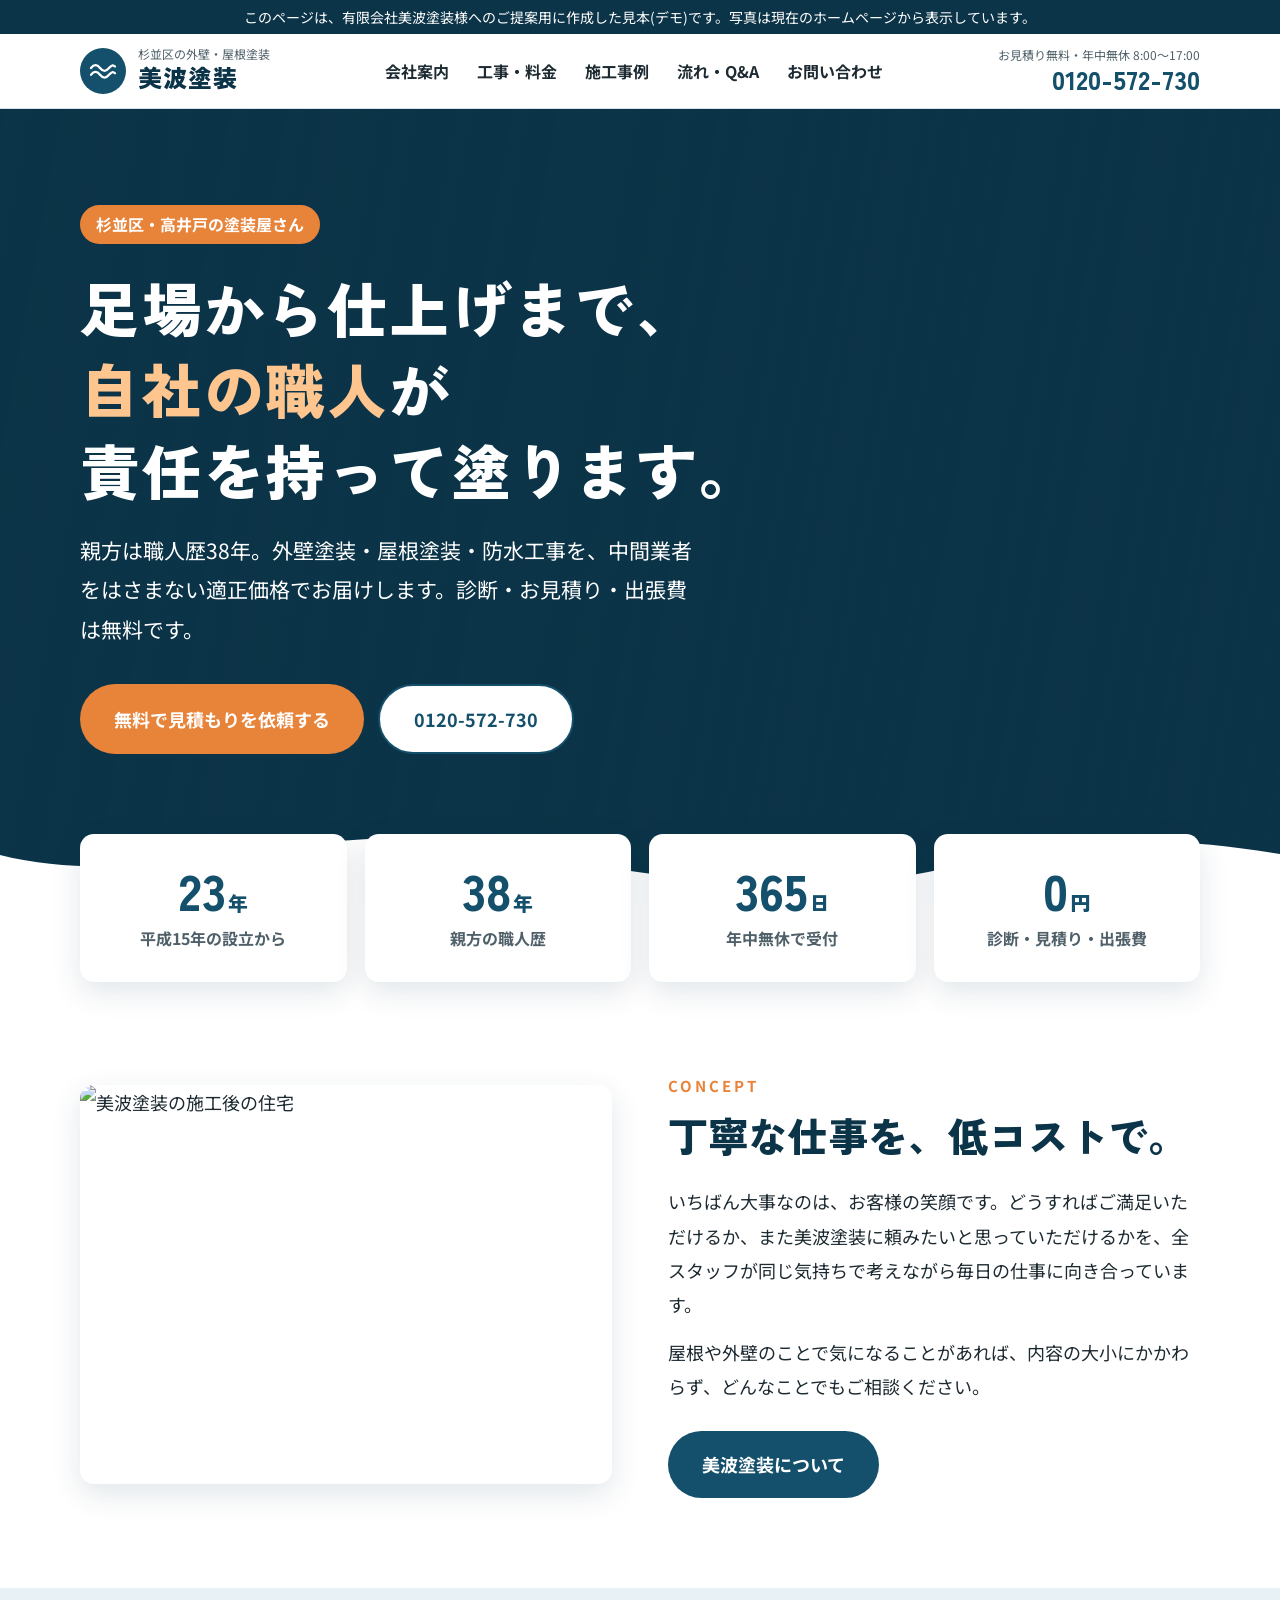
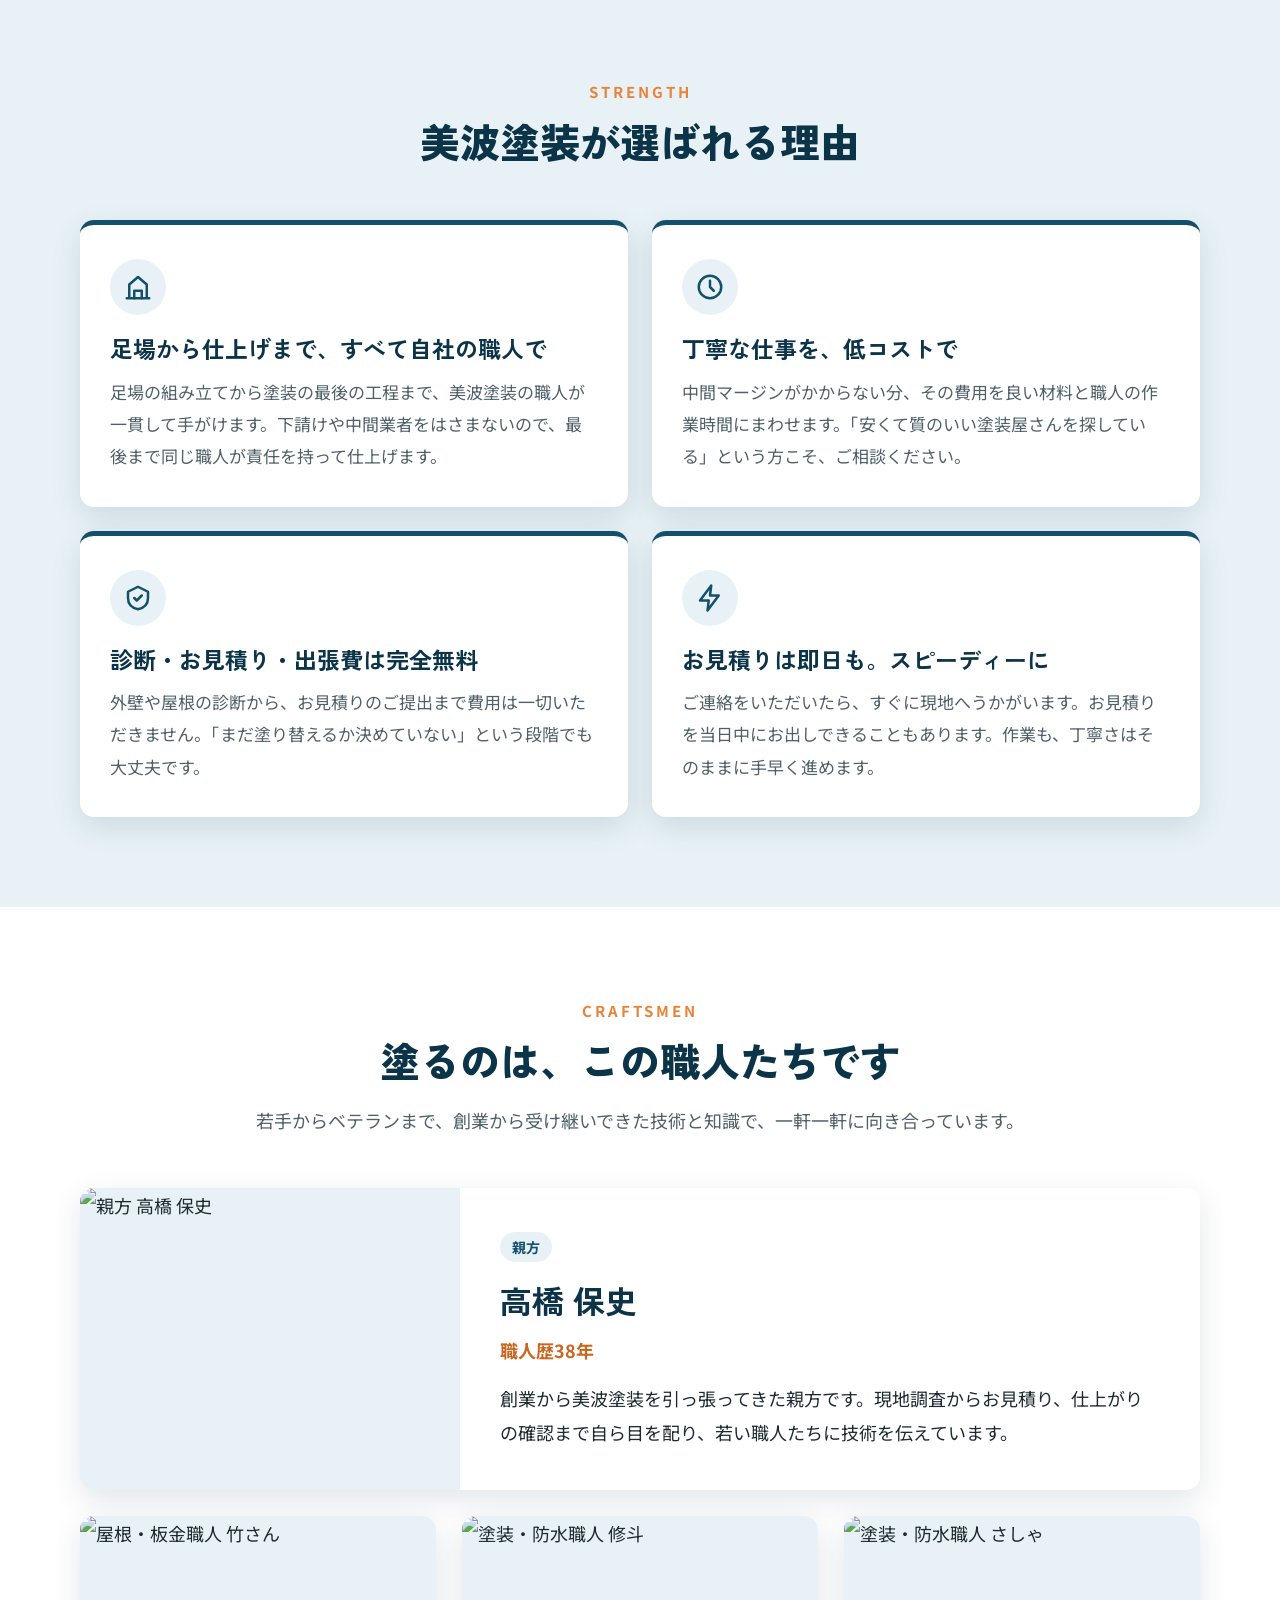
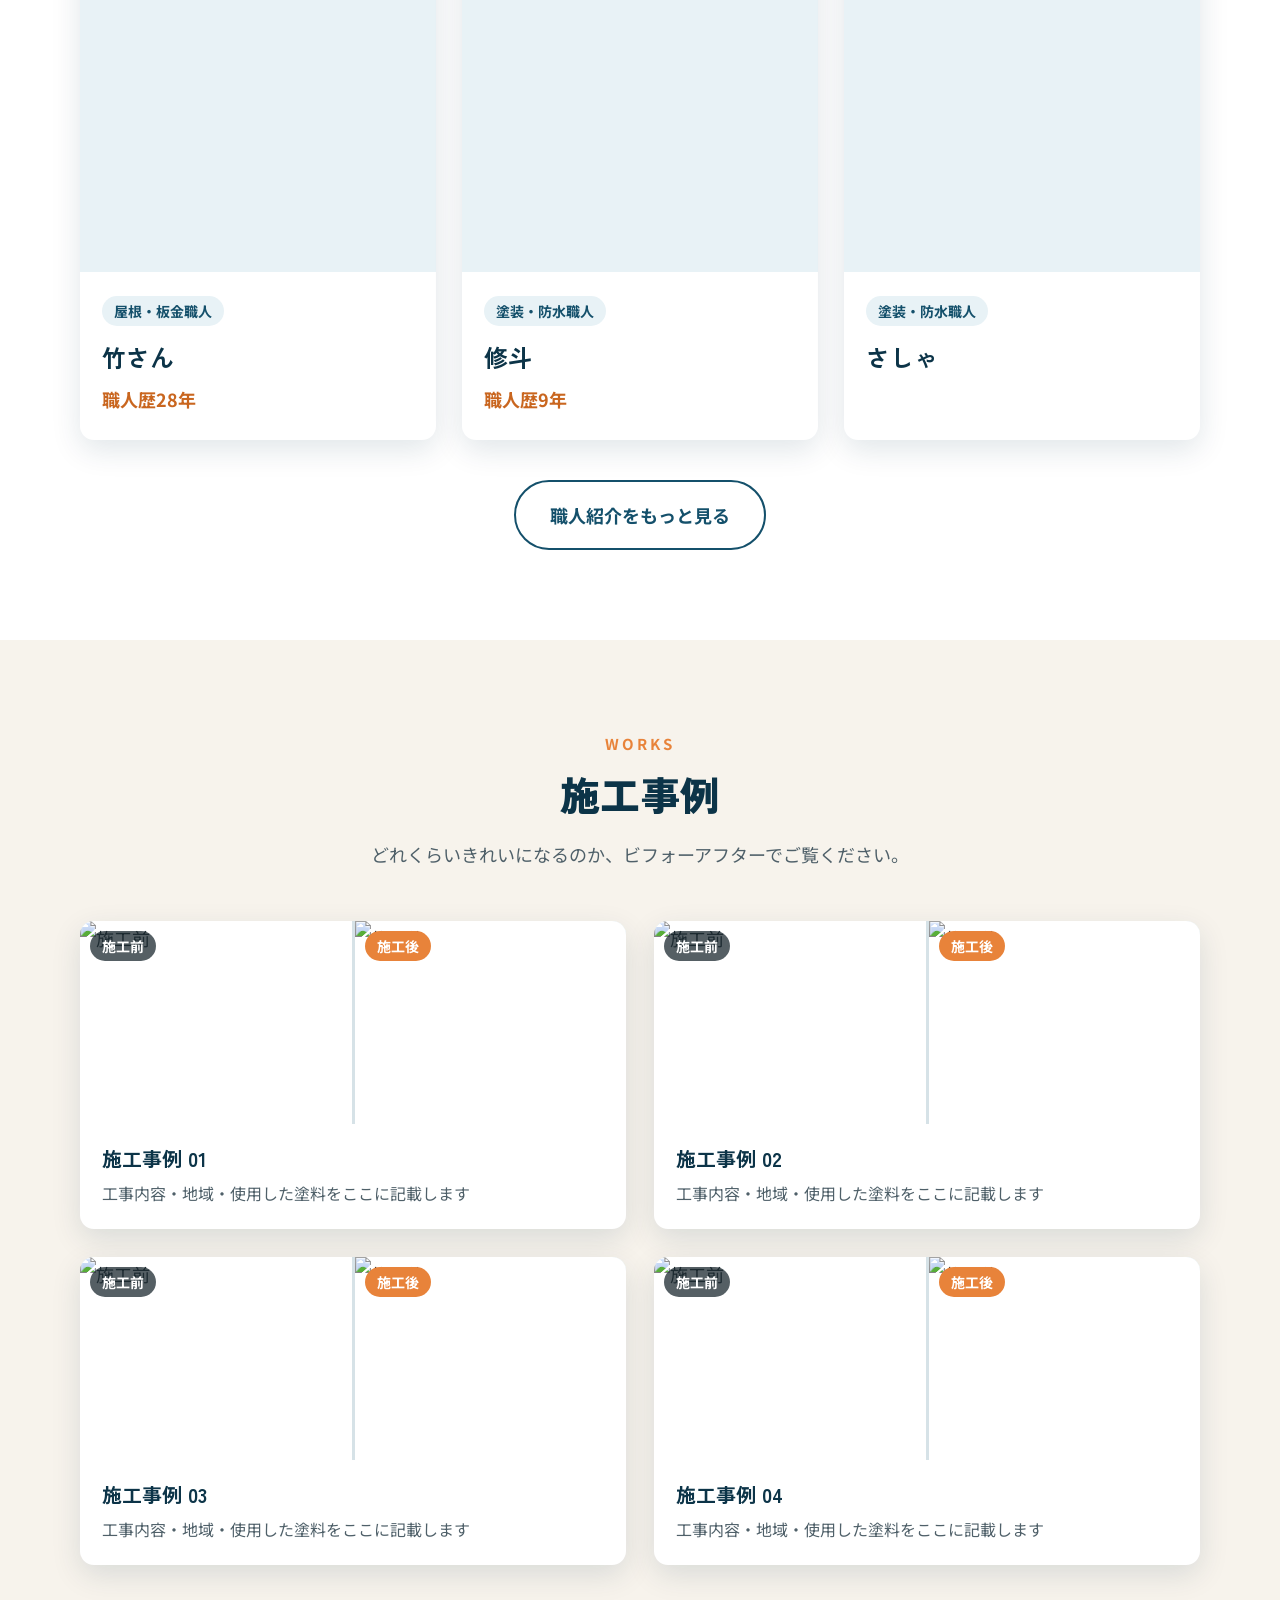
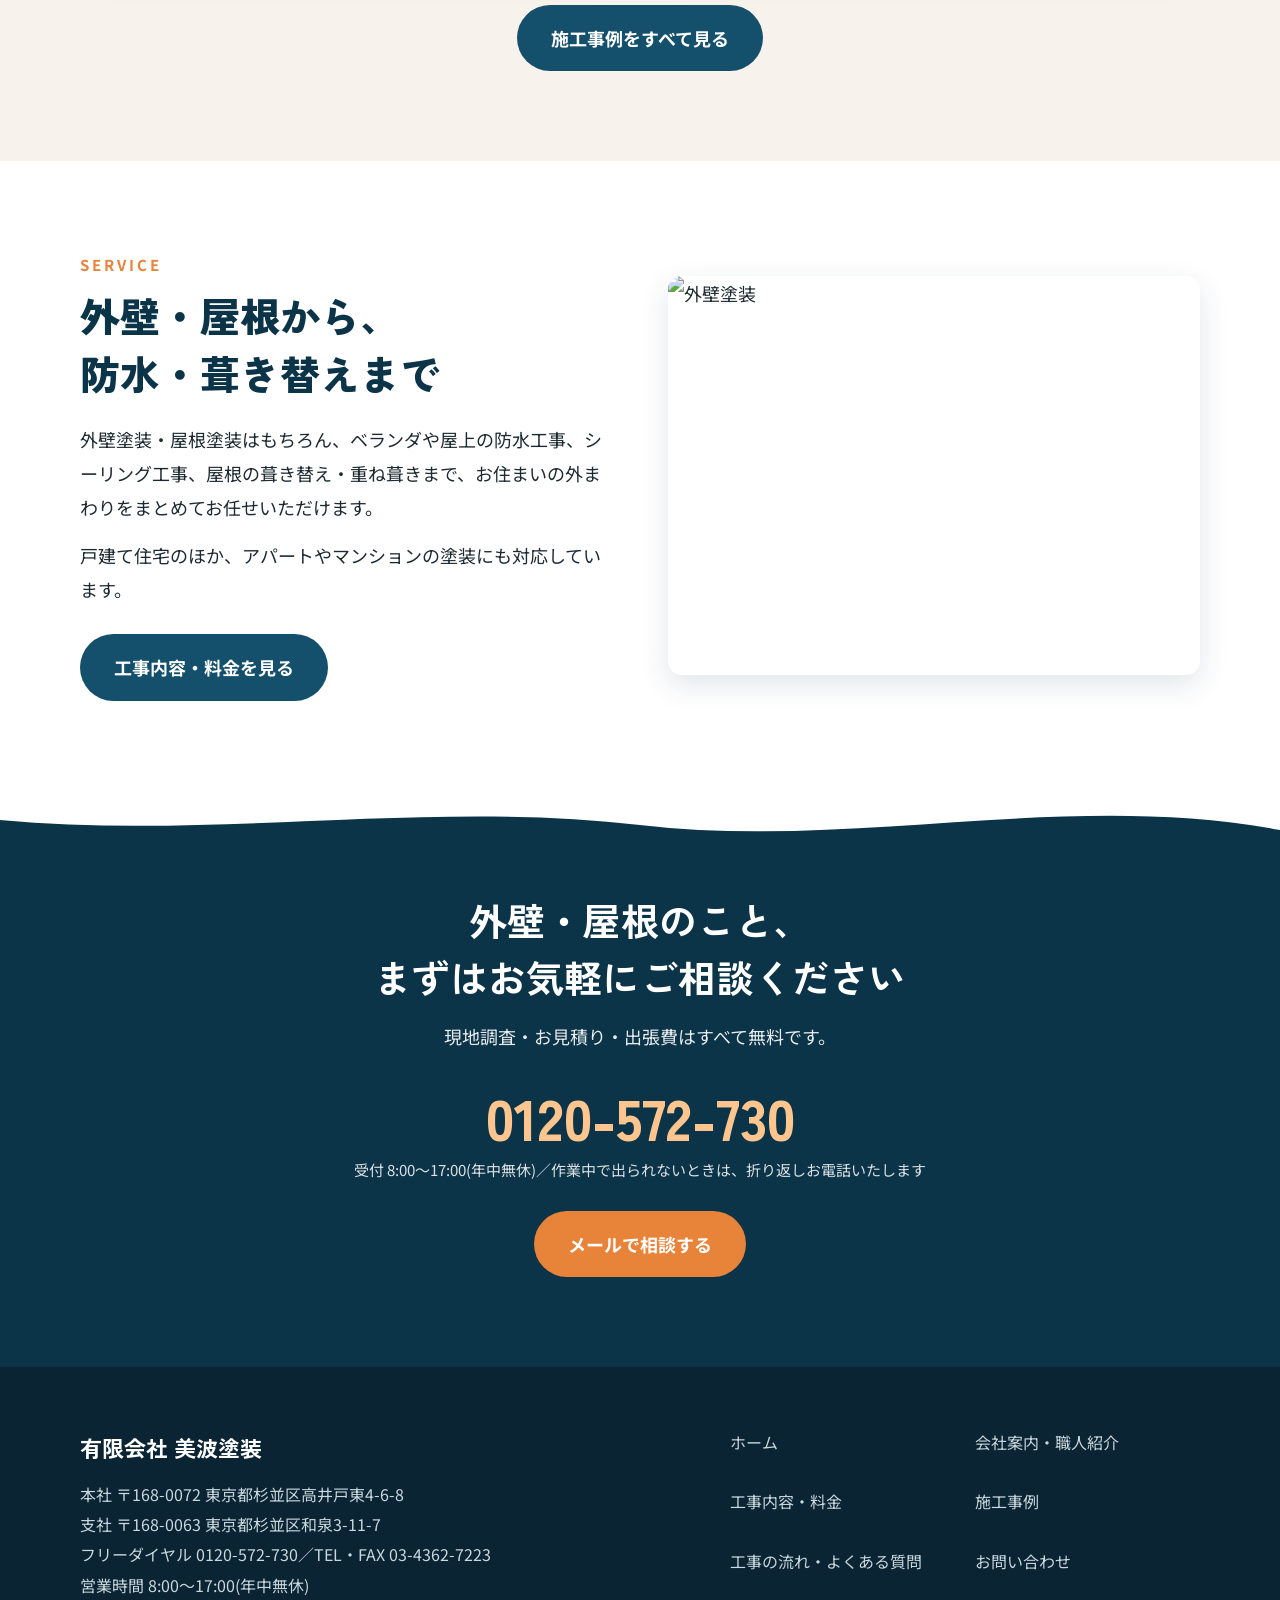
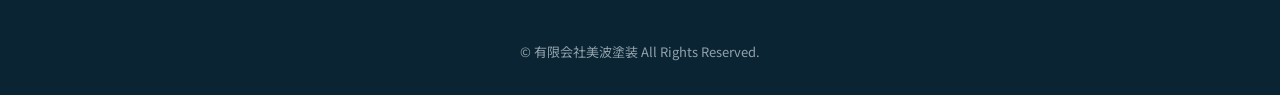
==== index.html @ 08099c4b "美波塗装様 提案用デモサイトを追加 Co-Authored-By: Claude Opus 5.5 <noreply@anthropic.com> Claude-Session: https://cl" ====
<!doctype html>
<html lang="ja">
<head>
<meta charset="utf-8">
<meta name="viewport" content="width=device-width, initial-scale=1">
<title>ホーム｜有限会社美波塗装｜杉並区の外壁塗装・屋根塗装</title>
<meta name="description" content="杉並区高井戸の有限会社美波塗装。足場から仕上げまで自社職人が一貫施工する外壁塗装・屋根塗装・防水工事の専門店。親方は職人歴38年、診断・見積り・出張費は無料、年中無休で受付。">
<link rel="stylesheet" href="style.css">
<script type="application/ld+json">
{"@context":"https://schema.org","@type":"HousePainter","name":"有限会社美波塗装","telephone":"0120-572-730","address":{"@type":"PostalAddress","postalCode":"168-0072","addressRegion":"東京都","addressLocality":"杉並区","streetAddress":"高井戸東4-6-8"},"openingHours":"Mo-Su 08:00-17:00","foundingDate":"2003-04-01","areaServed":"東京都杉並区とその周辺"}
</script>
</head>
<body>
<div class="demo-bar">このページは、有限会社美波塗装様へのご提案用に作成した見本(デモ)です。写真は現在のホームページから表示しています。</div>
<header class="site">
  <div class="wrap head-in">
    <a class="logo" href="index.html"><span class="logo-mark"><svg viewBox="0 0 40 40" fill="none" stroke="#fff" stroke-width="3" stroke-linecap="round"><path d="M4 16c4-5 8-5 12 0s8 5 12 0 6-4 8-2"/><path d="M4 25c4-5 8-5 12 0s8 5 12 0 6-4 8-2"/></svg></span><span class="logo-text"><small>杉並区の外壁・屋根塗装</small><strong>美波塗装</strong></span></a>
    <nav class="gnav"><ul><li><a href="company.html">会社案内</a></li><li><a href="service.html">工事・料金</a></li><li><a href="works.html">施工事例</a></li><li><a href="flow.html">流れ・Q&A</a></li><li><a href="contact.html">お問い合わせ</a></li></ul></nav>
    <a class="head-tel" href="tel:0120572730"><span>お見積り無料・年中無休 8:00〜17:00</span><strong>0120-572-730</strong></a>
    <button class="menu-btn" aria-label="メニュー">メニュー</button>
  </div>
</header>
<section class="hero" style="padding:0">
  <div class="hero-bg" style="background-image:url('https://minamitosou.com/before07/02.png')"></div>
  <div class="wrap hero-in">
    <span class="tag">杉並区・高井戸の塗装屋さん</span>
    <h1>足場から仕上げまで、<br><em>自社の職人</em>が<br>責任を持って塗ります。</h1>
    <p class="lead">親方は職人歴38年。外壁塗装・屋根塗装・防水工事を、中間業者をはさまない適正価格でお届けします。診断・お見積り・出張費は無料です。</p>
    <div class="btns"><a class="btn btn-sun" href="contact.html">無料で見積もりを依頼する</a><a class="btn btn-line" href="tel:0120572730">0120-572-730</a></div>
  </div>
  <div class="wave" aria-hidden="true"><svg viewBox="0 0 1440 90" preserveAspectRatio="none"><path fill="#ffffff" d="M0,40 C180,80 360,0 540,30 C720,60 900,90 1080,50 C1260,10 1380,30 1480,45 L1480,90 L0,90 Z"/></svg></div>
</section>

<div class="wrap">
  <div class="numbers">
    <div class="num-card fade"><div class="n"><span data-count="23">0</span><small>年</small></div><div class="l">平成15年の設立から</div></div>
    <div class="num-card fade delay1"><div class="n"><span data-count="38">0</span><small>年</small></div><div class="l">親方の職人歴</div></div>
    <div class="num-card fade delay2"><div class="n"><span data-count="365">0</span><small>日</small></div><div class="l">年中無休で受付</div></div>
    <div class="num-card fade delay3"><div class="n">0<small>円</small></div><div class="l">診断・見積り・出張費</div></div>
  </div>
</div>

<section>
  <div class="wrap split">
    <div class="split-img fade"><img src="https://minamitosou.jp/_img/ja/article/1738/after/_/" alt="美波塗装の施工後の住宅"></div>
    <div class="fade delay1">
      <div class="sec-title left" style="margin-bottom:20px"><span class="en">CONCEPT</span><h2>丁寧な仕事を、低コストで。</h2></div>
      <p>いちばん大事なのは、お客様の笑顔です。どうすればご満足いただけるか、また美波塗装に頼みたいと思っていただけるかを、全スタッフが同じ気持ちで考えながら毎日の仕事に向き合っています。</p>
      <p>屋根や外壁のことで気になることがあれば、内容の大小にかかわらず、どんなことでもご相談ください。</p>
      <p class="mt40" style="margin-top:28px"><a class="btn btn-sea" href="company.html">美波塗装について</a></p>
    </div>
  </div>
</section>

<section class="bg-light">
  <div class="wrap">
    <div class="sec-title fade"><span class="en">STRENGTH</span><h2>美波塗装が選ばれる理由</h2></div>
    <div class="points"><div class="point fade delay0"><div class="ico"><svg viewBox="0 0 24 24" fill="none" stroke-width="2" stroke-linecap="round" stroke-linejoin="round"><path d="M3 21h18M5 21V10l7-6 7 6v11"/><path d="M9 21v-6h6v6"/></svg></div><h3>足場から仕上げまで、すべて自社の職人で</h3><p>足場の組み立てから塗装の最後の工程まで、美波塗装の職人が一貫して手がけます。下請けや中間業者をはさまないので、最後まで同じ職人が責任を持って仕上げます。</p></div><div class="point fade delay1"><div class="ico"><svg viewBox="0 0 24 24" fill="none" stroke-width="2" stroke-linecap="round" stroke-linejoin="round"><circle cx="12" cy="12" r="9"/><path d="M12 7v5l3 3"/></svg></div><h3>丁寧な仕事を、低コストで</h3><p>中間マージンがかからない分、その費用を良い材料と職人の作業時間にまわせます。「安くて質のいい塗装屋さんを探している」という方こそ、ご相談ください。</p></div><div class="point fade delay0"><div class="ico"><svg viewBox="0 0 24 24" fill="none" stroke-width="2" stroke-linecap="round" stroke-linejoin="round"><path d="M9 12l2 2 4-4"/><path d="M12 3l8 4v5c0 5-3.5 8-8 9-4.5-1-8-4-8-9V7z"/></svg></div><h3>診断・お見積り・出張費は完全無料</h3><p>外壁や屋根の診断から、お見積りのご提出まで費用は一切いただきません。「まだ塗り替えるか決めていない」という段階でも大丈夫です。</p></div><div class="point fade delay1"><div class="ico"><svg viewBox="0 0 24 24" fill="none" stroke-width="2" stroke-linecap="round" stroke-linejoin="round"><path d="M13 2L4 14h7l-1 8 9-12h-7z"/></svg></div><h3>お見積りは即日も。スピーディーに</h3><p>ご連絡をいただいたら、すぐに現地へうかがいます。お見積りを当日中にお出しできることもあります。作業も、丁寧さはそのままに手早く進めます。</p></div></div>
  </div>
</section>

<section>
  <div class="wrap">
    <div class="sec-title fade"><span class="en">CRAFTSMEN</span><h2>塗るのは、この職人たちです</h2><p>若手からベテランまで、創業から受け継いできた技術と知識で、一軒一軒に向き合っています。</p></div>
    <div class="staff-grid"><div class="staff lead fade"><div class="ph"><img src="https://minamitosou.com/img/staff01.png" alt="親方 高橋 保史"></div><div class="tx"><span class="role">親方</span><h3>高橋 保史</h3><div class="yr">職人歴38年</div><p>創業から美波塗装を引っ張ってきた親方です。現地調査からお見積り、仕上がりの確認まで自ら目を配り、若い職人たちに技術を伝えています。</p></div></div>
<div class="staff fade delay1"><div class="ph"><img src="https://minamitosou.com/img/staff02.png" alt="屋根・板金職人 竹さん"></div><div class="tx"><span class="role">屋根・板金職人</span><h3>竹さん</h3><div class="yr">職人歴28年</div></div></div>
<div class="staff fade delay2"><div class="ph"><img src="https://minamitosou.com/img/staff03.png" alt="塗装・防水職人 修斗"></div><div class="tx"><span class="role">塗装・防水職人</span><h3>修斗</h3><div class="yr">職人歴9年</div></div></div>
<div class="staff fade delay0"><div class="ph"><img src="https://minamitosou.com/img/staff04.png" alt="塗装・防水職人 さしゃ"></div><div class="tx"><span class="role">塗装・防水職人</span><h3>さしゃ</h3><div class="yr"></div></div></div></div>
    <p class="center mt40"><a class="btn btn-line" href="company.html#staff">職人紹介をもっと見る</a></p>
  </div>
</section>

<section class="bg-sand">
  <div class="wrap">
    <div class="sec-title fade"><span class="en">WORKS</span><h2>施工事例</h2><p>どれくらいきれいになるのか、ビフォーアフターでご覧ください。</p></div>
    <div class="ba-grid"><div class="ba fade delay0"><div class="ba-pics"><figure><img src="https://minamitosou.com/before07/01.png" alt="施工前"><figcaption>施工前</figcaption></figure><figure><img src="https://minamitosou.com/before07/02.png" alt="施工後"><figcaption>施工後</figcaption></figure></div><div class="cap"><h3>施工事例 01</h3><p>工事内容・地域・使用した塗料をここに記載します</p></div></div>
<div class="ba fade delay1"><div class="ba-pics"><figure><img src="https://minamitosou.com/before06/01.png" alt="施工前"><figcaption>施工前</figcaption></figure><figure><img src="https://minamitosou.com/before06/02.jpeg" alt="施工後"><figcaption>施工後</figcaption></figure></div><div class="cap"><h3>施工事例 02</h3><p>工事内容・地域・使用した塗料をここに記載します</p></div></div>
<div class="ba fade delay0"><div class="ba-pics"><figure><img src="https://minamitosou.com/before05/01.png" alt="施工前"><figcaption>施工前</figcaption></figure><figure><img src="https://minamitosou.com/before05/02.jpeg" alt="施工後"><figcaption>施工後</figcaption></figure></div><div class="cap"><h3>施工事例 03</h3><p>工事内容・地域・使用した塗料をここに記載します</p></div></div>
<div class="ba fade delay1"><div class="ba-pics"><figure><img src="https://minamitosou.com/before04/01.png" alt="施工前"><figcaption>施工前</figcaption></figure><figure><img src="https://minamitosou.com/before04/03.jpeg" alt="施工後"><figcaption>施工後</figcaption></figure></div><div class="cap"><h3>施工事例 04</h3><p>工事内容・地域・使用した塗料をここに記載します</p></div></div></div>
    <p class="center mt40"><a class="btn btn-sea" href="works.html">施工事例をすべて見る</a></p>
  </div>
</section>

<section>
  <div class="wrap split rev">
    <div class="split-img fade"><img src="https://minamitosou.com/img/busi01.jpg" alt="外壁塗装"></div>
    <div class="fade delay1">
      <div class="sec-title left" style="margin-bottom:20px"><span class="en">SERVICE</span><h2>外壁・屋根から、<br>防水・葺き替えまで</h2></div>
      <p>外壁塗装・屋根塗装はもちろん、ベランダや屋上の防水工事、シーリング工事、屋根の葺き替え・重ね葺きまで、お住まいの外まわりをまとめてお任せいただけます。</p>
      <p>戸建て住宅のほか、アパートやマンションの塗装にも対応しています。</p>
      <p style="margin-top:28px"><a class="btn btn-sea" href="service.html">工事内容・料金を見る</a></p>
    </div>
  </div>
</section>
<section class="cta">
  <div class="wave-top" aria-hidden="true"><svg viewBox="0 0 1440 60" preserveAspectRatio="none"><path fill="#ffffff" d="M0,20 C240,60 480,0 720,25 C960,50 1200,10 1440,30 L1440,60 L0,60 Z"/></svg></div>
  <div class="wrap fade">
    <h2>外壁・屋根のこと、<br>まずはお気軽にご相談ください</h2>
    <p>現地調査・お見積り・出張費はすべて無料です。</p>
    <a class="tel" href="tel:0120572730">0120-572-730</a>
    <small>受付 8:00〜17:00(年中無休)／作業中で出られないときは、折り返しお電話いたします</small>
    <a class="btn btn-sun" href="contact.html">メールで相談する</a>
  </div>
</section>
<footer class="site">
  <div class="wrap foot-in">
    <div>
      <strong>有限会社 美波塗装</strong>
      <p style="margin-top:10px">本社 〒168-0072 東京都杉並区高井戸東4-6-8<br>支社 〒168-0063 東京都杉並区和泉3-11-7<br>フリーダイヤル 0120-572-730／TEL・FAX 03-4362-7223<br>営業時間 8:00〜17:00(年中無休)</p>
    </div>
    <ul><li><a href="index.html">ホーム</a></li><li><a href="company.html">会社案内・職人紹介</a></li><li><a href="service.html">工事内容・料金</a></li><li><a href="works.html">施工事例</a></li><li><a href="flow.html">工事の流れ・よくある質問</a></li><li><a href="contact.html">お問い合わせ</a></li></ul>
  </div>
  <p class="copy">© 有限会社美波塗装 All Rights Reserved.</p>
</footer>
<div class="sp-fix"><a href="tel:0120572730">電話で相談<br>0120-572-730</a><a href="contact.html">メールで<br>無料見積り</a></div>
<script src="main.js"></script>
</body>
</html>
---- style.css ----
@import url('https://fonts.googleapis.com/css2?family=Zen+Kaku+Gothic+New:wght@500;700;900&family=Noto+Sans+JP:wght@400;500;700&display=swap');

:root{
  --sea:#14506b;      /* 深い海の青 */
  --sea-deep:#0c3448;
  --sea-light:#e8f2f6;
  --sun:#e8833a;      /* 夕日色 */
  --sun-deep:#c9661f;
  --sand:#f7f3ec;
  --ink:#1d2a31;
  --muted:#4f6069;
  --line:#d6e2e7;
  --white:#ffffff;
  --radius:14px;
  --shadow:0 10px 30px rgba(12,52,72,.12);
}
*{box-sizing:border-box;margin:0;padding:0}
html{scroll-behavior:smooth}
body{
  font-family:'Noto Sans JP',sans-serif;
  font-size:18px;line-height:1.9;color:var(--ink);background:var(--white);
  -webkit-font-smoothing:antialiased;
}
img{max-width:100%;display:block}
a{color:inherit}
.wrap{width:min(1120px,100% - 40px);margin:0 auto}
h1,h2,h3,.serif{font-family:'Zen Kaku Gothic New',sans-serif}

/* デモ表示 */
.demo-bar{background:var(--sea-deep);color:#fff;font-size:14px;text-align:center;padding:6px 12px;line-height:1.6}

/* ヘッダー */
header.site{position:sticky;top:0;z-index:50;background:rgba(255,255,255,.96);backdrop-filter:blur(6px);border-bottom:1px solid var(--line)}
.head-in{display:flex;align-items:center;justify-content:space-between;gap:16px;padding:12px 0}
.logo{display:flex;align-items:center;gap:12px;text-decoration:none}
.logo-mark{width:46px;height:46px;border-radius:50%;background:var(--sea);display:grid;place-items:center;flex-shrink:0}
.logo-mark svg{width:30px}
.logo-text small{display:block;font-size:12px;color:var(--muted);line-height:1.3}
.logo-text strong{font-family:'Zen Kaku Gothic New';font-size:24px;font-weight:900;color:var(--sea-deep);line-height:1.2;letter-spacing:.04em}
nav.gnav ul{display:flex;gap:4px;list-style:none}
nav.gnav a{display:block;white-space:nowrap;padding:8px 12px;text-decoration:none;font-weight:700;font-size:16px;border-radius:8px;transition:background .2s,color .2s}
nav.gnav a:hover,nav.gnav a.on{background:var(--sea-light);color:var(--sea)}
.head-tel{white-space:nowrap;text-align:right;line-height:1.3;text-decoration:none}
.head-tel span{display:block;font-size:12px;color:var(--muted)}
.head-tel strong{font-family:'Zen Kaku Gothic New';font-size:26px;font-weight:900;color:var(--sea)}
.menu-btn{display:none;background:none;border:2px solid var(--sea);color:var(--sea);border-radius:8px;padding:6px 12px;font-size:16px;font-weight:700;cursor:pointer}

/* ボタン(斜めの光) */
.btn{position:relative;overflow:hidden;display:inline-flex;align-items:center;justify-content:center;gap:10px;padding:16px 34px;border-radius:999px;font-weight:700;font-size:18px;text-decoration:none;transition:transform .2s,box-shadow .2s;border:none;cursor:pointer;font-family:inherit}
.btn::after{content:"";position:absolute;top:-50%;left:-80%;width:40%;height:200%;background:linear-gradient(90deg,transparent,rgba(255,255,255,.65),transparent);transform:skewX(-25deg);animation:shine 3.6s ease-in-out infinite}
@keyframes shine{0%{left:-80%}35%,100%{left:140%}}
.btn:hover{transform:translateY(-3px);box-shadow:0 12px 24px rgba(0,0,0,.18)}
.btn-sun{background:var(--sun);color:#fff}
.btn-sun:hover{background:var(--sun-deep)}
.btn-sea{background:var(--sea);color:#fff}
.btn-line{background:#fff;color:var(--sea);border:2px solid var(--sea)}
.btn-line::after{background:linear-gradient(90deg,transparent,rgba(20,80,107,.15),transparent)}

/* ファーストビュー */
.hero{position:relative;color:#fff;background:var(--sea-deep);overflow:hidden}
.hero-bg{position:absolute;inset:0;background-size:cover;background-position:center;opacity:.42;transform:scale(1.05);animation:slowzoom 18s ease-out forwards}
@keyframes slowzoom{to{transform:scale(1)}}
.hero::before{content:"";position:absolute;inset:0;background:linear-gradient(100deg,rgba(12,52,72,.95) 0%,rgba(12,52,72,.7) 50%,rgba(12,52,72,.25) 100%);z-index:1}
.hero-in{position:relative;z-index:2;padding:96px 0 150px}
.hero .tag{display:inline-block;background:var(--sun);padding:4px 16px;border-radius:999px;font-weight:700;font-size:16px;margin-bottom:22px}
.hero h1{font-size:clamp(34px,5.4vw,60px);line-height:1.35;font-weight:900;letter-spacing:.03em;margin-bottom:22px}
.hero h1 em{font-style:normal;color:#ffc58f}
.hero p.lead{font-size:clamp(17px,2vw,21px);max-width:620px;margin-bottom:34px}
.hero .btns{display:flex;flex-wrap:wrap;gap:14px}
.wave{position:absolute;left:0;right:0;bottom:-1px;z-index:3;line-height:0}
.wave svg{width:100%;height:90px}
.wave path{animation:wavemove 9s ease-in-out infinite alternate}
@keyframes wavemove{from{transform:translateX(0)}to{transform:translateX(-40px)}}

/* 下層ページ見出し */
.page-head{position:relative;background:var(--sea);color:#fff;padding:70px 0 110px;overflow:hidden}
.page-head h1{font-size:clamp(30px,4.4vw,46px);font-weight:900;letter-spacing:.05em}
.page-head p{font-size:18px;opacity:.92;margin-top:6px}
.crumb{font-size:14px;opacity:.8;margin-bottom:10px}
.crumb a{color:#fff}

/* セクション共通 */
section{padding:90px 0}
.bg-sand{background:var(--sand)}
.bg-light{background:var(--sea-light)}
.sec-title{text-align:center;margin-bottom:50px}
.sec-title .en{display:block;color:var(--sun);font-weight:700;letter-spacing:.2em;font-size:15px;margin-bottom:6px}
.sec-title h2{font-size:clamp(28px,3.6vw,40px);font-weight:900;color:var(--sea-deep);line-height:1.45}
.sec-title p{color:var(--muted);margin-top:14px}
.sec-title.left{text-align:left}

/* 数字 */
.numbers{display:grid;grid-template-columns:repeat(4,1fr);gap:18px;margin-top:-70px;position:relative;z-index:5}
.num-card{background:#fff;border-radius:var(--radius);box-shadow:var(--shadow);padding:28px 16px;text-align:center}
.num-card .n{font-family:'Zen Kaku Gothic New';font-weight:900;font-size:50px;color:var(--sea);line-height:1.1}
.num-card .n small{font-size:20px;margin-left:2px}
.num-card .l{font-weight:700;font-size:16px;color:var(--muted);margin-top:6px}

/* 2カラム */
.split{display:grid;grid-template-columns:1fr 1fr;gap:56px;align-items:center}
.split.rev .split-img{order:2}
.split-img{border-radius:var(--radius);overflow:hidden;box-shadow:var(--shadow)}
.split-img img{width:100%;height:100%;object-fit:cover;aspect-ratio:4/3;transition:transform .6s}
.split-img:hover img{transform:scale(1.04)}
.split h3{font-size:clamp(24px,3vw,32px);color:var(--sea-deep);line-height:1.5;margin-bottom:18px;font-weight:900}
.split p+p{margin-top:14px}

/* 強み */
.points{display:grid;grid-template-columns:repeat(2,1fr);gap:24px}
.point{background:#fff;border-radius:var(--radius);padding:34px 30px;box-shadow:var(--shadow);border-top:5px solid var(--sea);transition:transform .3s}
.point:hover{transform:translateY(-6px)}
.point .ico{width:56px;height:56px;border-radius:50%;background:var(--sea-light);display:grid;place-items:center;margin-bottom:16px}
.point .ico svg{width:30px;height:30px;stroke:var(--sea)}
.point h3{font-size:23px;color:var(--sea-deep);margin-bottom:10px;line-height:1.5}
.point p{color:var(--muted);font-size:17px}

/* 職人 */
.staff-grid{display:grid;grid-template-columns:repeat(3,1fr);gap:26px}
.staff{background:#fff;border-radius:var(--radius);overflow:hidden;box-shadow:var(--shadow);transition:transform .3s}
.staff:hover{transform:translateY(-6px)}
.staff .ph{aspect-ratio:1/1;background:var(--sea-light);overflow:hidden}
.staff .ph img{width:100%;height:100%;object-fit:cover}
.staff .tx{padding:20px 22px 24px}
.staff .role{display:inline-block;background:var(--sea-light);color:var(--sea);font-size:14px;font-weight:700;padding:2px 12px;border-radius:999px}
.staff h3{font-size:24px;margin:8px 0 2px;color:var(--sea-deep)}
.staff .yr{color:var(--sun-deep);font-weight:700}
.staff.lead{grid-column:span 3;display:grid;grid-template-columns:380px 1fr}
.staff.lead .ph{aspect-ratio:auto;height:100%}
.staff.lead .tx{padding:40px}
.staff.lead h3{font-size:32px}
.staff.lead p{margin-top:14px}

/* 施工事例 */
.ba-grid{display:grid;grid-template-columns:repeat(2,1fr);gap:28px}
.ba{background:#fff;border-radius:var(--radius);box-shadow:var(--shadow);overflow:hidden}
.ba-pics{display:grid;grid-template-columns:1fr 1fr;gap:3px;background:var(--line)}
.ba-pics figure{position:relative;background:#fff}
.ba-pics img{width:100%;aspect-ratio:4/3;object-fit:cover}
.ba-pics figcaption{position:absolute;top:10px;left:10px;font-size:14px;font-weight:700;padding:2px 12px;border-radius:999px;color:#fff;background:rgba(29,42,49,.75)}
.ba-pics figure:last-child figcaption{background:var(--sun)}
.ba .cap{padding:16px 22px 20px}
.ba .cap h3{font-size:20px;color:var(--sea-deep)}
.ba .cap p{font-size:16px;color:var(--muted)}
.works-grid{display:grid;grid-template-columns:repeat(4,1fr);gap:20px}
.work{background:#fff;border-radius:var(--radius);overflow:hidden;box-shadow:var(--shadow);text-decoration:none;transition:transform .3s}
.work:hover{transform:translateY(-6px)}
.work img{width:100%;aspect-ratio:4/3;object-fit:cover}
.work .tx{padding:14px 16px 18px}
.work .date{font-size:14px;color:var(--muted)}
.work h3{font-size:18px;color:var(--sea-deep);line-height:1.5}
.tags{display:flex;flex-wrap:wrap;gap:6px;margin-top:8px}
.tags span{font-size:13px;background:var(--sea-light);color:var(--sea);padding:1px 10px;border-radius:999px;font-weight:700}

/* 工事内容 */
.services{display:grid;gap:30px}
.service{display:grid;grid-template-columns:340px 1fr;gap:34px;background:#fff;border-radius:var(--radius);box-shadow:var(--shadow);overflow:hidden}
.service img{width:100%;height:100%;object-fit:cover;min-height:240px}
.service .tx{padding:30px 34px 30px 0}
.service h3{font-size:26px;color:var(--sea-deep);margin-bottom:10px}
.service h3 small{display:block;font-size:14px;color:var(--sun);letter-spacing:.15em}
.pack{background:#fff;border-radius:var(--radius);box-shadow:var(--shadow);padding:40px;text-align:center;border:3px solid var(--sun)}
.pack h3{font-size:28px;color:var(--sea-deep);margin-bottom:10px}
.pack img{margin:20px auto;border-radius:10px}
.pack .note{font-size:16px;color:var(--muted)}

/* 流れ */
.flow{list-style:none;counter-reset:step;display:grid;gap:18px;max-width:860px;margin:0 auto}
.flow li{position:relative;background:#fff;border-radius:var(--radius);box-shadow:var(--shadow);padding:24px 28px 24px 100px}
.flow li::before{counter-increment:step;content:counter(step);position:absolute;left:26px;top:50%;transform:translateY(-50%);width:52px;height:52px;border-radius:50%;background:var(--sea);color:#fff;display:grid;place-items:center;font-family:'Zen Kaku Gothic New';font-size:26px;font-weight:900}
.flow h3{font-size:22px;color:var(--sea-deep)}
.flow p{color:var(--muted);font-size:17px}

/* FAQ */
.faq{max-width:860px;margin:0 auto;display:grid;gap:14px}
.faq details{background:#fff;border-radius:var(--radius);box-shadow:var(--shadow);overflow:hidden}
.faq summary{list-style:none;cursor:pointer;padding:22px 60px 22px 70px;position:relative;font-weight:700;font-size:19px;color:var(--sea-deep)}
.faq summary::-webkit-details-marker{display:none}
.faq summary::before{content:"Q";position:absolute;left:22px;top:50%;transform:translateY(-50%);width:34px;height:34px;border-radius:50%;background:var(--sea);color:#fff;display:grid;place-items:center;font-family:'Zen Kaku Gothic New';font-weight:900}
.faq summary::after{content:"+";position:absolute;right:24px;top:50%;transform:translateY(-50%);font-size:28px;color:var(--sun);transition:transform .3s}
.faq details[open] summary::after{transform:translateY(-50%) rotate(45deg)}
.faq .a{padding:0 30px 24px 70px;position:relative;color:var(--muted)}
.faq .a::before{content:"A";position:absolute;left:22px;top:0;width:34px;height:34px;border-radius:50%;background:var(--sun);color:#fff;display:grid;place-items:center;font-family:'Zen Kaku Gothic New';font-weight:900}

/* 会社概要表 */
.table{width:100%;border-collapse:collapse;background:#fff;border-radius:var(--radius);overflow:hidden;box-shadow:var(--shadow)}
.table th,.table td{padding:18px 24px;border-bottom:1px solid var(--line);text-align:left;vertical-align:top}
.table th{width:220px;background:var(--sea-light);color:var(--sea-deep);font-weight:700}
.table tr:last-child th,.table tr:last-child td{border-bottom:none}

/* お問い合わせ */
.contact-box{display:grid;grid-template-columns:1fr 1fr;gap:28px}
.c-card{background:#fff;border-radius:var(--radius);box-shadow:var(--shadow);padding:36px;text-align:center}
.c-card h3{font-size:22px;color:var(--sea-deep);margin-bottom:8px}
.c-card .tel{font-family:'Zen Kaku Gothic New';font-size:40px;font-weight:900;color:var(--sea);text-decoration:none;display:block;line-height:1.3}
.c-card p{color:var(--muted);font-size:16px}
form.cf{background:#fff;border-radius:var(--radius);box-shadow:var(--shadow);padding:40px;max-width:860px;margin:0 auto;display:grid;gap:22px}
form.cf label{font-weight:700;display:block;margin-bottom:6px}
form.cf label .req{background:var(--sun);color:#fff;font-size:13px;padding:1px 8px;border-radius:4px;margin-left:8px}
form.cf input,form.cf select,form.cf textarea{width:100%;font-size:18px;padding:14px 16px;border:2px solid var(--line);border-radius:10px;font-family:inherit;transition:border-color .2s}
form.cf input:focus,form.cf textarea:focus,form.cf select:focus{outline:none;border-color:var(--sea)}
form.cf .chk{display:flex;flex-wrap:wrap;gap:10px 20px}
form.cf .chk label{font-weight:500;display:flex;align-items:center;gap:6px;margin:0}
form.cf .chk input{width:22px;height:22px}

/* CTA帯 */
.cta{position:relative;background:var(--sea-deep);color:#fff;text-align:center;padding:100px 0 90px;overflow:hidden}
.cta h2{font-size:clamp(26px,3.6vw,38px);line-height:1.5;margin-bottom:14px}
.cta p{opacity:.9;margin-bottom:30px}
.cta .tel{display:block;font-family:'Zen Kaku Gothic New';font-weight:900;font-size:clamp(36px,6vw,56px);color:#ffc58f;text-decoration:none;line-height:1.2;margin-bottom:6px}
.cta small{display:block;opacity:.85;margin-bottom:26px}
.cta .wave-top{position:absolute;top:-1px;left:0;right:0;line-height:0;transform:rotate(180deg)}
.cta .wave-top svg{width:100%;height:60px}

/* フッター */
footer.site{background:#0a2433;color:#c9d7de;padding:60px 0 30px;font-size:16px}
.foot-in{display:grid;grid-template-columns:1.3fr 1fr;gap:40px}
footer.site strong{color:#fff;font-family:'Zen Kaku Gothic New';font-size:22px}
footer.site ul{list-style:none;display:grid;grid-template-columns:1fr 1fr;gap:6px 20px}
footer.site a{text-decoration:none}
footer.site a:hover{color:#ffc58f}
.copy{text-align:center;margin-top:40px;font-size:13px;opacity:.7}

/* スマホ固定ボタン */
.sp-fix{display:none}

/* ふわっと表示 */
.fade{opacity:0;transform:translateY(30px);transition:opacity .8s ease,transform .8s ease}
.fade.show{opacity:1;transform:none}
.delay1{transition-delay:.12s}.delay2{transition-delay:.24s}.delay3{transition-delay:.36s}

.center{text-align:center}
.mt40{margin-top:40px}
.note-demo{font-size:14px;color:var(--muted);text-align:center;margin-top:16px}

@media (max-width:960px){
  nav.gnav{display:none;position:absolute;top:100%;left:0;right:0;background:#fff;border-bottom:1px solid var(--line);padding:10px 20px}
  nav.gnav.open{display:block}
  nav.gnav ul{flex-direction:column}
  .menu-btn{display:block}
  .head-tel{display:none}
  .numbers{grid-template-columns:repeat(2,1fr)}
  .split,.points,.contact-box,.foot-in{grid-template-columns:1fr}
  .split.rev .split-img{order:0}
  .staff-grid{grid-template-columns:1fr 1fr}
  .staff.lead{grid-column:span 2;grid-template-columns:1fr}
  .staff.lead .ph{aspect-ratio:4/3}
  .works-grid{grid-template-columns:1fr 1fr}
  .ba-grid{grid-template-columns:1fr}
  .service{grid-template-columns:1fr}
  .service .tx{padding:0 26px 28px}
}
@media (max-width:600px){
  body{font-size:17px}
  section{padding:64px 0}
  .hero-in{padding:64px 0 120px}
  .staff-grid{grid-template-columns:1fr}
  .staff.lead{grid-column:span 1}
  .works-grid{grid-template-columns:1fr}
  .table th{width:110px;padding:14px}
  .table td{padding:14px}
  .flow li{padding:22px 20px 22px 86px}
  .flow li::before{left:18px}
  .pack,form.cf{padding:26px 20px}
  footer.site{padding-bottom:110px}
  .sp-fix{display:grid;grid-template-columns:1fr 1fr;position:fixed;left:0;right:0;bottom:0;z-index:60;box-shadow:0 -4px 16px rgba(0,0,0,.15)}
  .sp-fix a{padding:14px 6px;text-align:center;font-weight:700;color:#fff;text-decoration:none;font-size:16px;line-height:1.4}
  .sp-fix a:first-child{background:var(--sea)}
  .sp-fix a:last-child{background:var(--sun)}
}
@media (prefers-reduced-motion:reduce){
  *{animation:none!important;transition:none!important}
  .fade{opacity:1;transform:none}
}
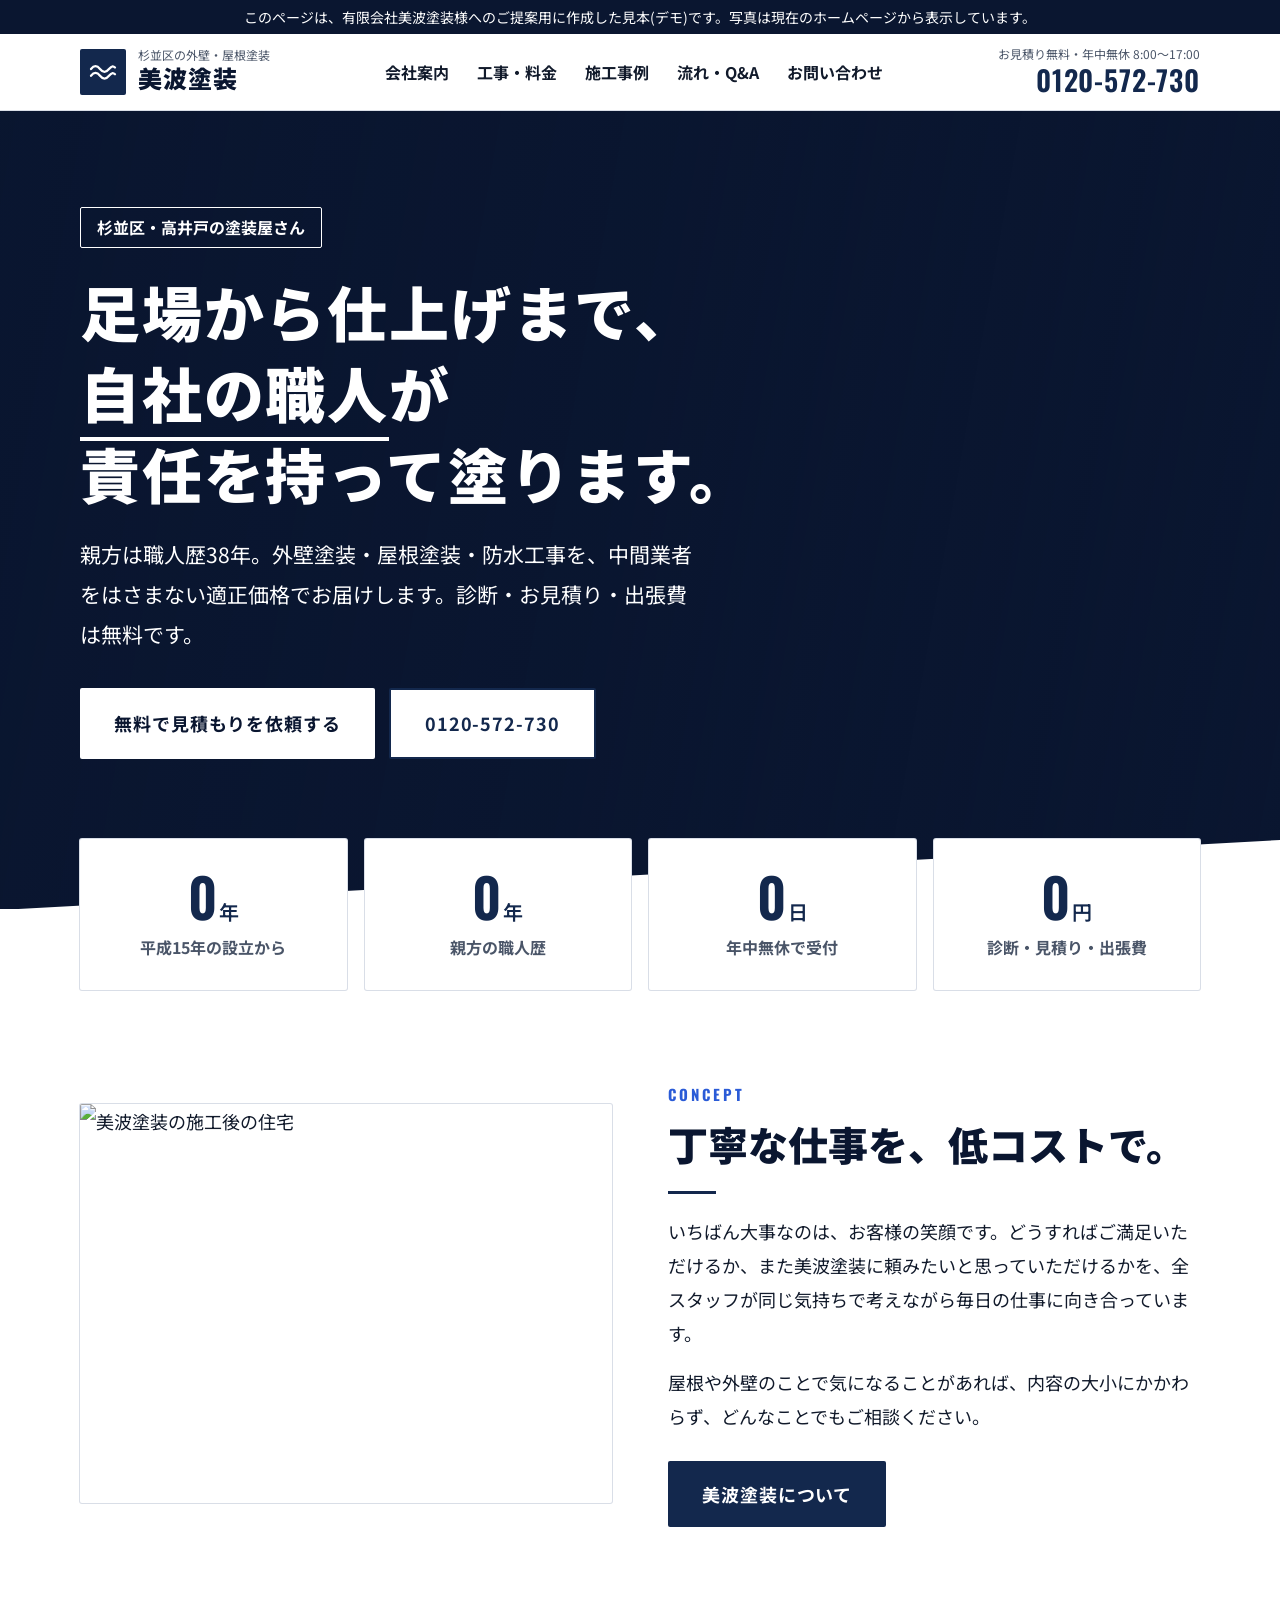
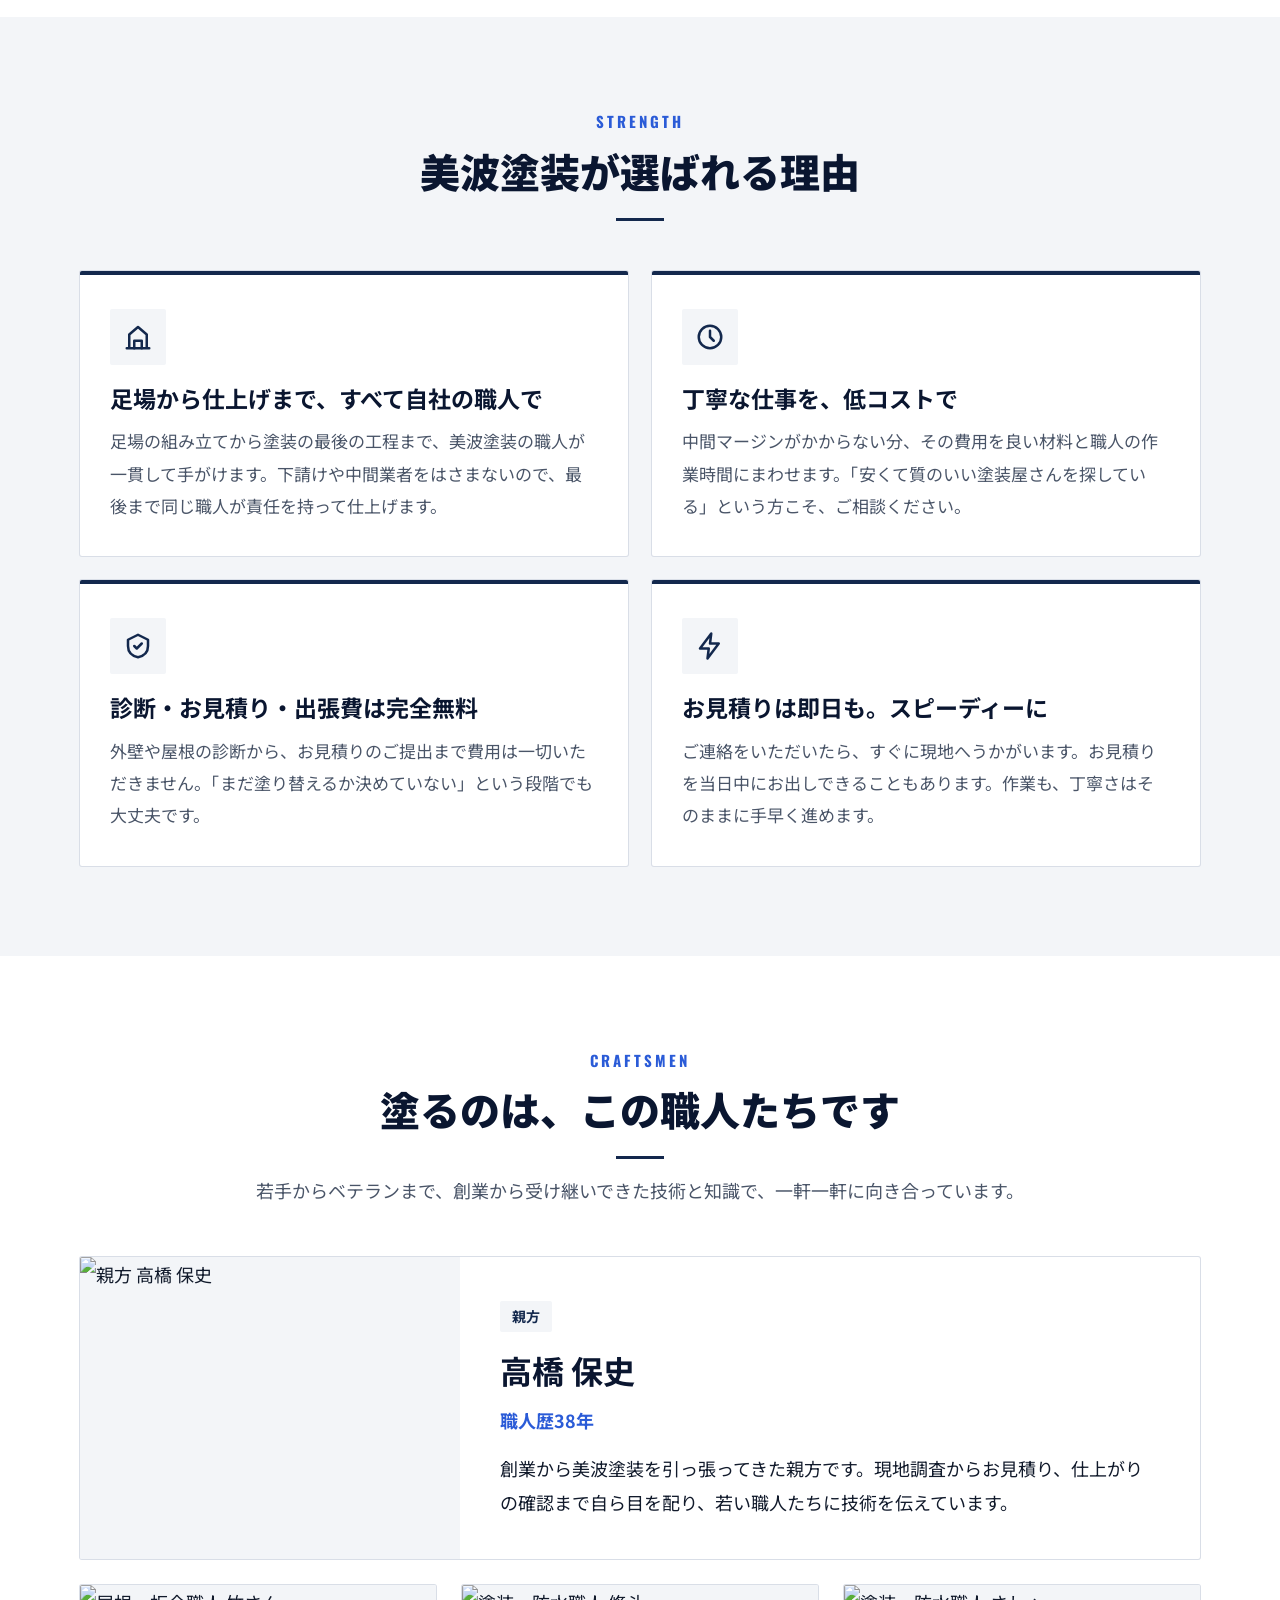
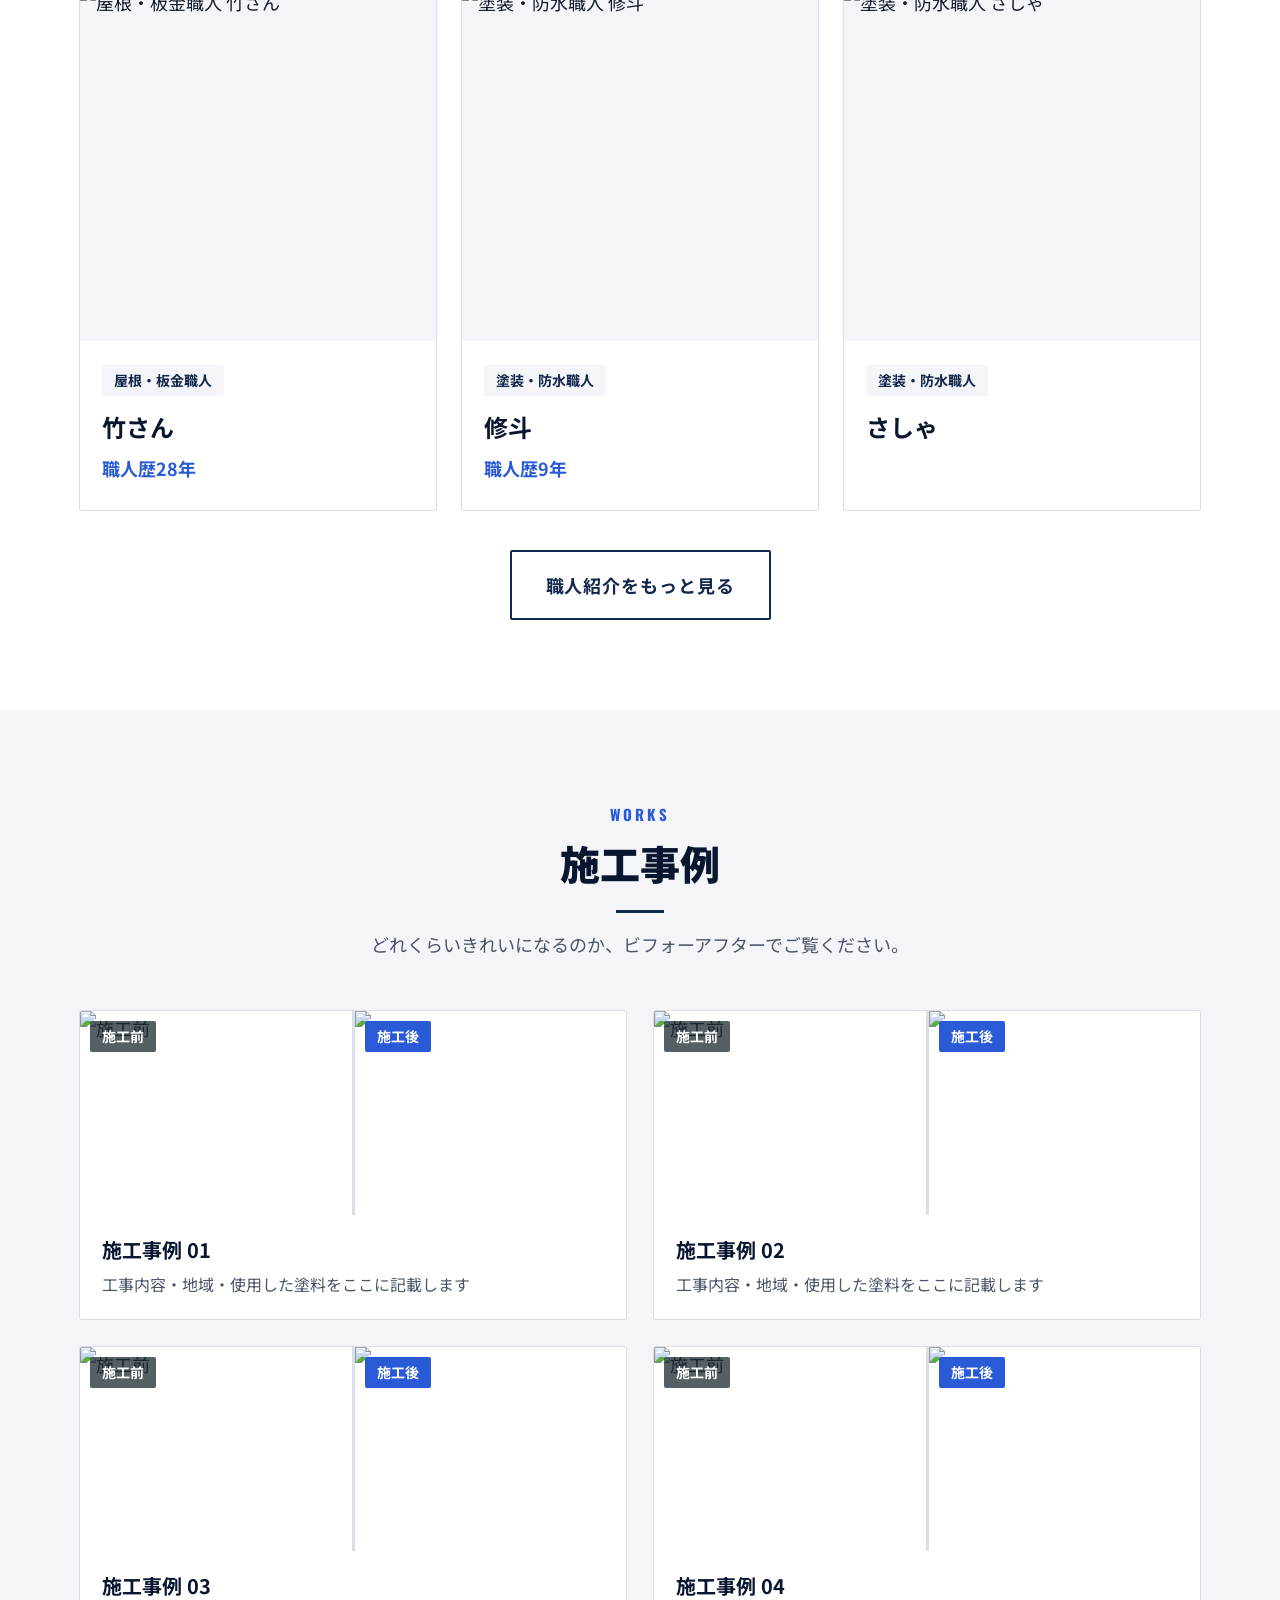
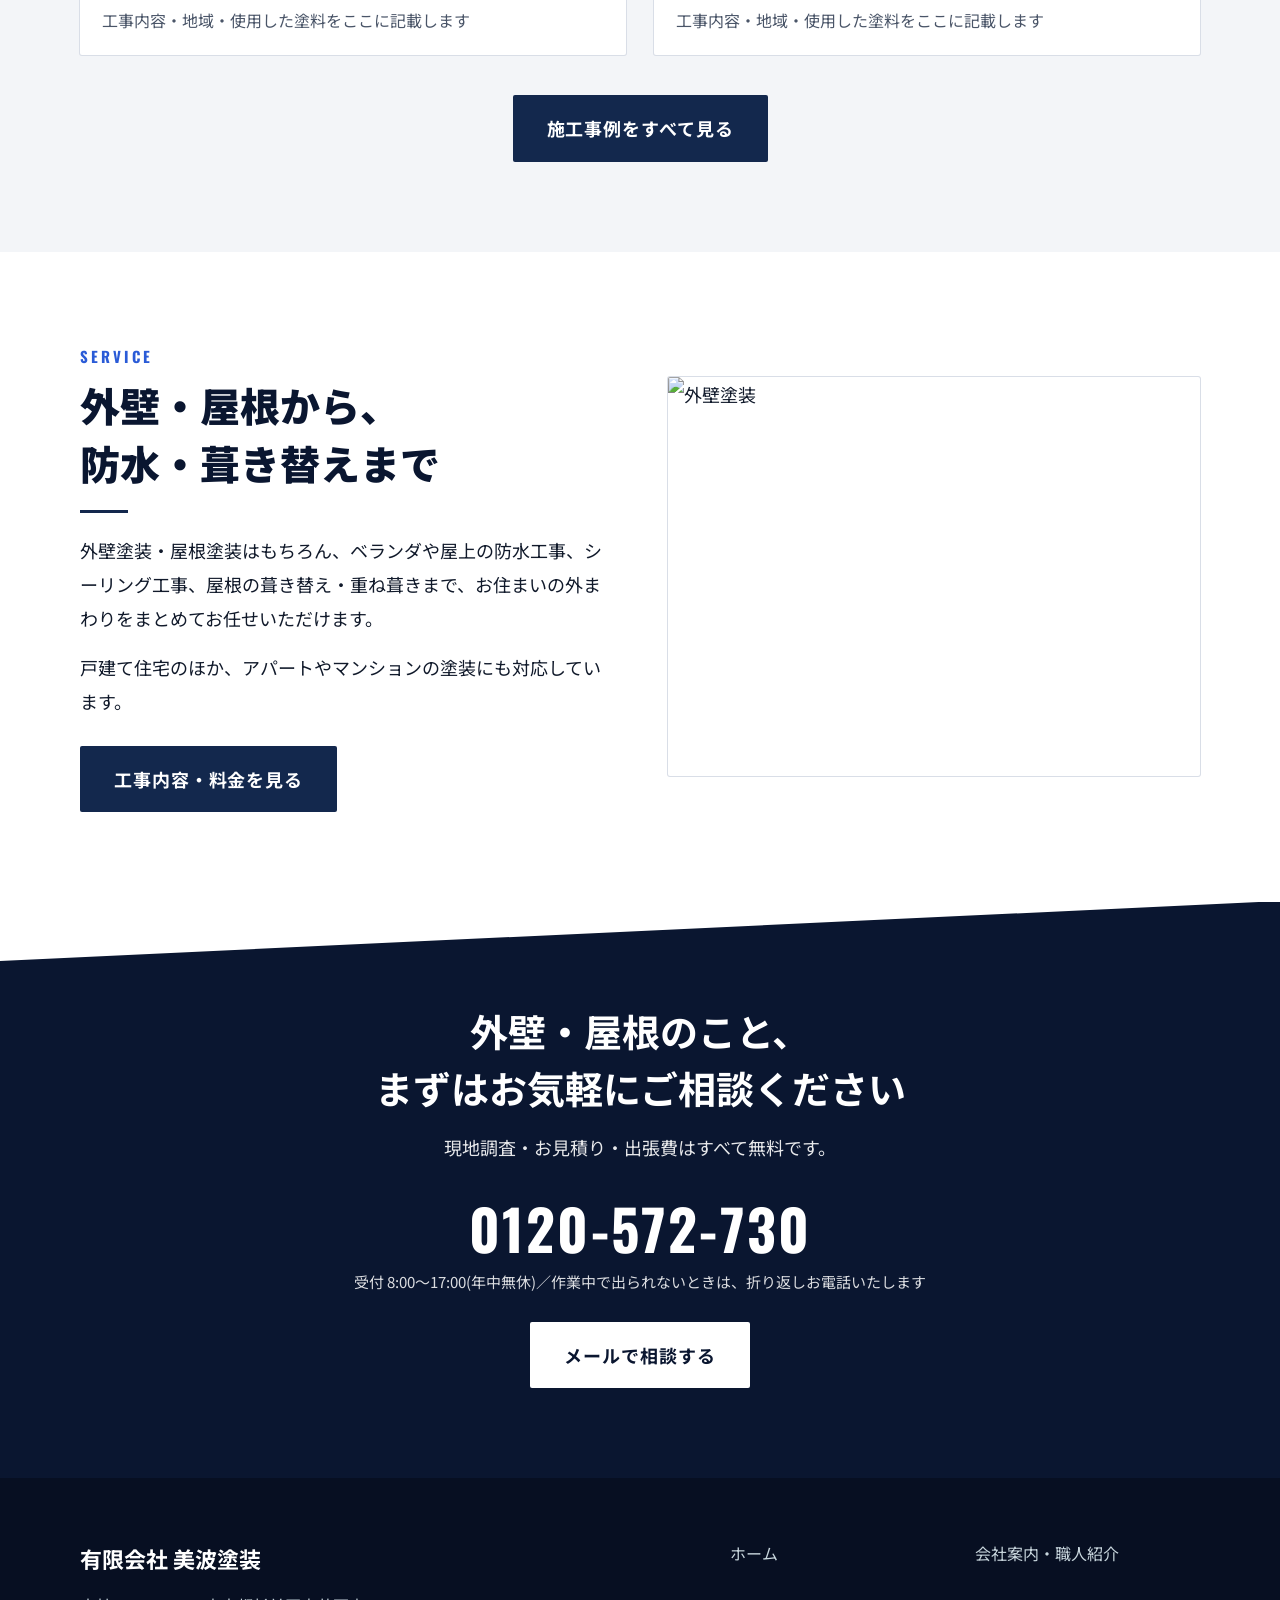
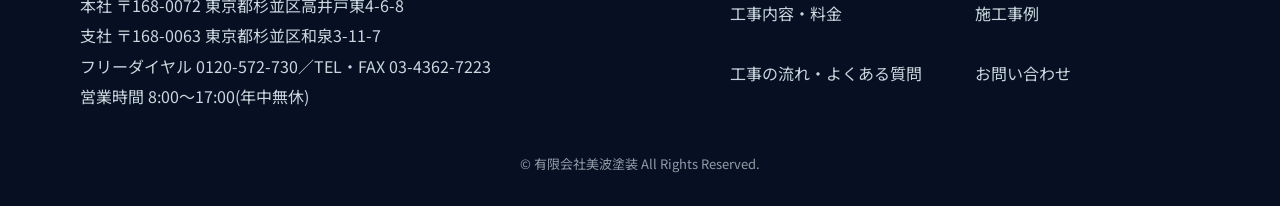
==== commit 103f6a06: "配色を紺×白のシャープなデザインに変更 Co-Authored-By: Claude Opus 5.5 <noreply@anthropic.com> Claude-Session: https://" ====
--- a/index.html
+++ b/index.html
@@ -28,7 +28,7 @@
     <p class="lead">親方は職人歴38年。外壁塗装・屋根塗装・防水工事を、中間業者をはさまない適正価格でお届けします。診断・お見積り・出張費は無料です。</p>
     <div class="btns"><a class="btn btn-sun" href="contact.html">無料で見積もりを依頼する</a><a class="btn btn-line" href="tel:0120572730">0120-572-730</a></div>
   </div>
-  <div class="wave" aria-hidden="true"><svg viewBox="0 0 1440 90" preserveAspectRatio="none"><path fill="#ffffff" d="M0,40 C180,80 360,0 540,30 C720,60 900,90 1080,50 C1260,10 1380,30 1480,45 L1480,90 L0,90 Z"/></svg></div>
+  <div class="wave" aria-hidden="true"><svg viewBox="0 0 1440 90" preserveAspectRatio="none"><path fill="#ffffff" d="M0,90 L1440,20 L1440,90 Z"/></svg></div>
 </section>
 
 <div class="wrap">
@@ -93,7 +93,7 @@
   </div>
 </section>
 <section class="cta">
-  <div class="wave-top" aria-hidden="true"><svg viewBox="0 0 1440 60" preserveAspectRatio="none"><path fill="#ffffff" d="M0,20 C240,60 480,0 720,25 C960,50 1200,10 1440,30 L1440,60 L0,60 Z"/></svg></div>
+  <div class="wave-top" aria-hidden="true"><svg viewBox="0 0 1440 60" preserveAspectRatio="none"><path fill="#ffffff" d="M0,60 L1440,0 L1440,60 Z"/></svg></div>
   <div class="wrap fade">
     <h2>外壁・屋根のこと、<br>まずはお気軽にご相談ください</h2>
     <p>現地調査・お見積り・出張費はすべて無料です。</p>
--- a/style.css
+++ b/style.css
@@ -1,18 +1,19 @@
-@import url('https://fonts.googleapis.com/css2?family=Zen+Kaku+Gothic+New:wght@500;700;900&family=Noto+Sans+JP:wght@400;500;700&display=swap');
+@import url('https://fonts.googleapis.com/css2?family=Noto+Sans+JP:wght@400;500;700;900&family=Oswald:wght@500;600&display=swap');
 
 :root{
-  --sea:#14506b;      /* 深い海の青 */
-  --sea-deep:#0c3448;
-  --sea-light:#e8f2f6;
-  --sun:#e8833a;      /* 夕日色 */
-  --sun-deep:#c9661f;
-  --sand:#f7f3ec;
-  --ink:#1d2a31;
-  --muted:#4f6069;
-  --line:#d6e2e7;
+  --sea:#13284d;      /* 紺 */
+  --sea-deep:#0a1630; /* 濃紺 */
+  --sea-light:#f3f5f8;/* 明るいグレー(区切り用) */
+  --sun:#13284d;      /* ボタンも紺で統一 */
+  --sun-deep:#0a1630;
+  --accent:#2a5bd7;   /* 差し色の青(線・ラベルのみ) */
+  --sand:#f3f5f8;
+  --ink:#111a2b;
+  --muted:#4a5568;
+  --line:#d9dee7;
   --white:#ffffff;
-  --radius:14px;
-  --shadow:0 10px 30px rgba(12,52,72,.12);
+  --radius:2px;
+  --shadow:0 0 0 1px #d9dee7;
 }
 *{box-sizing:border-box;margin:0;padding:0}
 html{scroll-behavior:smooth}
@@ -24,7 +25,7 @@
 img{max-width:100%;display:block}
 a{color:inherit}
 .wrap{width:min(1120px,100% - 40px);margin:0 auto}
-h1,h2,h3,.serif{font-family:'Zen Kaku Gothic New',sans-serif}
+h1,h2,h3,.serif{font-family:'Noto Sans JP',sans-serif}
 
 /* デモ表示 */
 .demo-bar{background:var(--sea-deep);color:#fff;font-size:14px;text-align:center;padding:6px 12px;line-height:1.6}
@@ -33,43 +34,46 @@
 header.site{position:sticky;top:0;z-index:50;background:rgba(255,255,255,.96);backdrop-filter:blur(6px);border-bottom:1px solid var(--line)}
 .head-in{display:flex;align-items:center;justify-content:space-between;gap:16px;padding:12px 0}
 .logo{display:flex;align-items:center;gap:12px;text-decoration:none}
-.logo-mark{width:46px;height:46px;border-radius:50%;background:var(--sea);display:grid;place-items:center;flex-shrink:0}
+.logo-mark{width:46px;height:46px;border-radius:2px;background:var(--sea);display:grid;place-items:center;flex-shrink:0}
 .logo-mark svg{width:30px}
 .logo-text small{display:block;font-size:12px;color:var(--muted);line-height:1.3}
-.logo-text strong{font-family:'Zen Kaku Gothic New';font-size:24px;font-weight:900;color:var(--sea-deep);line-height:1.2;letter-spacing:.04em}
+.logo-text strong{font-family:'Noto Sans JP';font-size:24px;font-weight:900;color:var(--sea-deep);line-height:1.2;letter-spacing:.04em}
 nav.gnav ul{display:flex;gap:4px;list-style:none}
-nav.gnav a{display:block;white-space:nowrap;padding:8px 12px;text-decoration:none;font-weight:700;font-size:16px;border-radius:8px;transition:background .2s,color .2s}
+nav.gnav a{display:block;white-space:nowrap;padding:8px 12px;text-decoration:none;font-weight:700;font-size:16px;border-radius:2px;transition:background .2s,color .2s}
 nav.gnav a:hover,nav.gnav a.on{background:var(--sea-light);color:var(--sea)}
 .head-tel{white-space:nowrap;text-align:right;line-height:1.3;text-decoration:none}
 .head-tel span{display:block;font-size:12px;color:var(--muted)}
-.head-tel strong{font-family:'Zen Kaku Gothic New';font-size:26px;font-weight:900;color:var(--sea)}
-.menu-btn{display:none;background:none;border:2px solid var(--sea);color:var(--sea);border-radius:8px;padding:6px 12px;font-size:16px;font-weight:700;cursor:pointer}
+.head-tel strong{font-family:'Oswald','Noto Sans JP',sans-serif;font-size:28px;font-weight:600;letter-spacing:.03em;color:var(--sea)}
+.menu-btn{display:none;background:none;border:2px solid var(--sea);color:var(--sea);border-radius:2px;padding:6px 12px;font-size:16px;font-weight:700;cursor:pointer}
 
 /* ボタン(斜めの光) */
-.btn{position:relative;overflow:hidden;display:inline-flex;align-items:center;justify-content:center;gap:10px;padding:16px 34px;border-radius:999px;font-weight:700;font-size:18px;text-decoration:none;transition:transform .2s,box-shadow .2s;border:none;cursor:pointer;font-family:inherit}
+.btn{position:relative;overflow:hidden;display:inline-flex;align-items:center;justify-content:center;gap:10px;padding:16px 34px;border-radius:2px;font-weight:700;font-size:18px;text-decoration:none;transition:transform .2s,box-shadow .2s;border:none;cursor:pointer;font-family:inherit}
+.btn{letter-spacing:.05em}
 .btn::after{content:"";position:absolute;top:-50%;left:-80%;width:40%;height:200%;background:linear-gradient(90deg,transparent,rgba(255,255,255,.65),transparent);transform:skewX(-25deg);animation:shine 3.6s ease-in-out infinite}
 @keyframes shine{0%{left:-80%}35%,100%{left:140%}}
 .btn:hover{transform:translateY(-3px);box-shadow:0 12px 24px rgba(0,0,0,.18)}
 .btn-sun{background:var(--sun);color:#fff}
-.btn-sun:hover{background:var(--sun-deep)}
+.btn-sun:hover{background:var(--accent)}
+.hero .btn-sun,.cta .btn-sun{background:#fff;color:var(--sea-deep)}
+.hero .btn-sun:hover,.cta .btn-sun:hover{background:var(--accent);color:#fff}
 .btn-sea{background:var(--sea);color:#fff}
 .btn-line{background:#fff;color:var(--sea);border:2px solid var(--sea)}
-.btn-line::after{background:linear-gradient(90deg,transparent,rgba(20,80,107,.15),transparent)}
+.btn-line::after{background:linear-gradient(90deg,transparent,rgba(19,40,77,.12),transparent)}
 
 /* ファーストビュー */
 .hero{position:relative;color:#fff;background:var(--sea-deep);overflow:hidden}
 .hero-bg{position:absolute;inset:0;background-size:cover;background-position:center;opacity:.42;transform:scale(1.05);animation:slowzoom 18s ease-out forwards}
 @keyframes slowzoom{to{transform:scale(1)}}
-.hero::before{content:"";position:absolute;inset:0;background:linear-gradient(100deg,rgba(12,52,72,.95) 0%,rgba(12,52,72,.7) 50%,rgba(12,52,72,.25) 100%);z-index:1}
+.hero::before{content:"";position:absolute;inset:0;background:linear-gradient(100deg,rgba(10,22,48,.95) 0%,rgba(10,22,48,.7) 50%,rgba(10,22,48,.25) 100%);z-index:1}
 .hero-in{position:relative;z-index:2;padding:96px 0 150px}
-.hero .tag{display:inline-block;background:var(--sun);padding:4px 16px;border-radius:999px;font-weight:700;font-size:16px;margin-bottom:22px}
+.hero .tag{display:inline-block;background:transparent;border:1px solid #fff;padding:4px 16px;border-radius:2px;font-weight:700;font-size:16px;margin-bottom:22px}
 .hero h1{font-size:clamp(34px,5.4vw,60px);line-height:1.35;font-weight:900;letter-spacing:.03em;margin-bottom:22px}
-.hero h1 em{font-style:normal;color:#ffc58f}
+.hero h1 em{font-style:normal;border-bottom:4px solid #fff;padding-bottom:2px}
 .hero p.lead{font-size:clamp(17px,2vw,21px);max-width:620px;margin-bottom:34px}
 .hero .btns{display:flex;flex-wrap:wrap;gap:14px}
 .wave{position:absolute;left:0;right:0;bottom:-1px;z-index:3;line-height:0}
 .wave svg{width:100%;height:90px}
-.wave path{animation:wavemove 9s ease-in-out infinite alternate}
+.wave path{animation:none}
 @keyframes wavemove{from{transform:translateX(0)}to{transform:translateX(-40px)}}
 
 /* 下層ページ見出し */
@@ -84,15 +88,17 @@
 .bg-sand{background:var(--sand)}
 .bg-light{background:var(--sea-light)}
 .sec-title{text-align:center;margin-bottom:50px}
-.sec-title .en{display:block;color:var(--sun);font-weight:700;letter-spacing:.2em;font-size:15px;margin-bottom:6px}
+.sec-title .en{display:block;color:var(--accent);font-family:'Oswald',sans-serif;font-weight:700;letter-spacing:.2em;font-size:15px;margin-bottom:6px}
 .sec-title h2{font-size:clamp(28px,3.6vw,40px);font-weight:900;color:var(--sea-deep);line-height:1.45}
+.sec-title h2::after{content:"";display:block;width:48px;height:3px;background:var(--sea);margin:18px auto 0}
+.sec-title.left h2::after{margin-left:0}
 .sec-title p{color:var(--muted);margin-top:14px}
 .sec-title.left{text-align:left}
 
 /* 数字 */
 .numbers{display:grid;grid-template-columns:repeat(4,1fr);gap:18px;margin-top:-70px;position:relative;z-index:5}
 .num-card{background:#fff;border-radius:var(--radius);box-shadow:var(--shadow);padding:28px 16px;text-align:center}
-.num-card .n{font-family:'Zen Kaku Gothic New';font-weight:900;font-size:50px;color:var(--sea);line-height:1.1}
+.num-card .n{font-family:'Oswald','Noto Sans JP',sans-serif;font-weight:600;font-size:54px;color:var(--sea);line-height:1.1}
 .num-card .n small{font-size:20px;margin-left:2px}
 .num-card .l{font-weight:700;font-size:16px;color:var(--muted);margin-top:6px}
 
@@ -101,15 +107,15 @@
 .split.rev .split-img{order:2}
 .split-img{border-radius:var(--radius);overflow:hidden;box-shadow:var(--shadow)}
 .split-img img{width:100%;height:100%;object-fit:cover;aspect-ratio:4/3;transition:transform .6s}
-.split-img:hover img{transform:scale(1.04)}
+.split-img:hover img{transform:scale(1.03)}
 .split h3{font-size:clamp(24px,3vw,32px);color:var(--sea-deep);line-height:1.5;margin-bottom:18px;font-weight:900}
 .split p+p{margin-top:14px}
 
 /* 強み */
 .points{display:grid;grid-template-columns:repeat(2,1fr);gap:24px}
-.point{background:#fff;border-radius:var(--radius);padding:34px 30px;box-shadow:var(--shadow);border-top:5px solid var(--sea);transition:transform .3s}
+.point{background:#fff;border-radius:var(--radius);padding:34px 30px;box-shadow:var(--shadow);border-top:4px solid var(--sea);transition:transform .3s}
 .point:hover{transform:translateY(-6px)}
-.point .ico{width:56px;height:56px;border-radius:50%;background:var(--sea-light);display:grid;place-items:center;margin-bottom:16px}
+.point .ico{width:56px;height:56px;border-radius:2px;background:var(--sea-light);display:grid;place-items:center;margin-bottom:16px}
 .point .ico svg{width:30px;height:30px;stroke:var(--sea)}
 .point h3{font-size:23px;color:var(--sea-deep);margin-bottom:10px;line-height:1.5}
 .point p{color:var(--muted);font-size:17px}
@@ -121,9 +127,9 @@
 .staff .ph{aspect-ratio:1/1;background:var(--sea-light);overflow:hidden}
 .staff .ph img{width:100%;height:100%;object-fit:cover}
 .staff .tx{padding:20px 22px 24px}
-.staff .role{display:inline-block;background:var(--sea-light);color:var(--sea);font-size:14px;font-weight:700;padding:2px 12px;border-radius:999px}
+.staff .role{display:inline-block;background:var(--sea-light);color:var(--sea);font-size:14px;font-weight:700;padding:2px 12px;border-radius:2px}
 .staff h3{font-size:24px;margin:8px 0 2px;color:var(--sea-deep)}
-.staff .yr{color:var(--sun-deep);font-weight:700}
+.staff .yr{color:var(--accent);font-weight:700}
 .staff.lead{grid-column:span 3;display:grid;grid-template-columns:380px 1fr}
 .staff.lead .ph{aspect-ratio:auto;height:100%}
 .staff.lead .tx{padding:40px}
@@ -136,8 +142,8 @@
 .ba-pics{display:grid;grid-template-columns:1fr 1fr;gap:3px;background:var(--line)}
 .ba-pics figure{position:relative;background:#fff}
 .ba-pics img{width:100%;aspect-ratio:4/3;object-fit:cover}
-.ba-pics figcaption{position:absolute;top:10px;left:10px;font-size:14px;font-weight:700;padding:2px 12px;border-radius:999px;color:#fff;background:rgba(29,42,49,.75)}
-.ba-pics figure:last-child figcaption{background:var(--sun)}
+.ba-pics figcaption{position:absolute;top:10px;left:10px;font-size:14px;font-weight:700;padding:2px 12px;border-radius:2px;color:#fff;background:rgba(29,42,49,.75)}
+.ba-pics figure:last-child figcaption{background:var(--accent)}
 .ba .cap{padding:16px 22px 20px}
 .ba .cap h3{font-size:20px;color:var(--sea-deep)}
 .ba .cap p{font-size:16px;color:var(--muted)}
@@ -149,7 +155,7 @@
 .work .date{font-size:14px;color:var(--muted)}
 .work h3{font-size:18px;color:var(--sea-deep);line-height:1.5}
 .tags{display:flex;flex-wrap:wrap;gap:6px;margin-top:8px}
-.tags span{font-size:13px;background:var(--sea-light);color:var(--sea);padding:1px 10px;border-radius:999px;font-weight:700}
+.tags span{font-size:13px;background:var(--sea-light);color:var(--sea);padding:1px 10px;border-radius:2px;font-weight:700}
 
 /* 工事内容 */
 .services{display:grid;gap:30px}
@@ -158,15 +164,15 @@
 .service .tx{padding:30px 34px 30px 0}
 .service h3{font-size:26px;color:var(--sea-deep);margin-bottom:10px}
 .service h3 small{display:block;font-size:14px;color:var(--sun);letter-spacing:.15em}
-.pack{background:#fff;border-radius:var(--radius);box-shadow:var(--shadow);padding:40px;text-align:center;border:3px solid var(--sun)}
+.pack{background:#fff;border-radius:var(--radius);padding:40px;text-align:center;border:2px solid var(--sea)}
 .pack h3{font-size:28px;color:var(--sea-deep);margin-bottom:10px}
-.pack img{margin:20px auto;border-radius:10px}
+.pack img{margin:20px auto;border-radius:2px}
 .pack .note{font-size:16px;color:var(--muted)}
 
 /* 流れ */
 .flow{list-style:none;counter-reset:step;display:grid;gap:18px;max-width:860px;margin:0 auto}
 .flow li{position:relative;background:#fff;border-radius:var(--radius);box-shadow:var(--shadow);padding:24px 28px 24px 100px}
-.flow li::before{counter-increment:step;content:counter(step);position:absolute;left:26px;top:50%;transform:translateY(-50%);width:52px;height:52px;border-radius:50%;background:var(--sea);color:#fff;display:grid;place-items:center;font-family:'Zen Kaku Gothic New';font-size:26px;font-weight:900}
+.flow li::before{counter-increment:step;content:counter(step);position:absolute;left:26px;top:50%;transform:translateY(-50%);width:52px;height:52px;border-radius:2px;background:var(--sea);color:#fff;display:grid;place-items:center;font-family:'Noto Sans JP';font-size:26px;font-weight:900}
 .flow h3{font-size:22px;color:var(--sea-deep)}
 .flow p{color:var(--muted);font-size:17px}
 
@@ -175,11 +181,11 @@
 .faq details{background:#fff;border-radius:var(--radius);box-shadow:var(--shadow);overflow:hidden}
 .faq summary{list-style:none;cursor:pointer;padding:22px 60px 22px 70px;position:relative;font-weight:700;font-size:19px;color:var(--sea-deep)}
 .faq summary::-webkit-details-marker{display:none}
-.faq summary::before{content:"Q";position:absolute;left:22px;top:50%;transform:translateY(-50%);width:34px;height:34px;border-radius:50%;background:var(--sea);color:#fff;display:grid;place-items:center;font-family:'Zen Kaku Gothic New';font-weight:900}
-.faq summary::after{content:"+";position:absolute;right:24px;top:50%;transform:translateY(-50%);font-size:28px;color:var(--sun);transition:transform .3s}
+.faq summary::before{content:"Q";position:absolute;left:22px;top:50%;transform:translateY(-50%);width:34px;height:34px;border-radius:2px;background:var(--sea);color:#fff;display:grid;place-items:center;font-family:'Noto Sans JP';font-weight:900}
+.faq summary::after{content:"+";position:absolute;right:24px;top:50%;transform:translateY(-50%);font-size:28px;color:var(--sea);transition:transform .3s}
 .faq details[open] summary::after{transform:translateY(-50%) rotate(45deg)}
 .faq .a{padding:0 30px 24px 70px;position:relative;color:var(--muted)}
-.faq .a::before{content:"A";position:absolute;left:22px;top:0;width:34px;height:34px;border-radius:50%;background:var(--sun);color:#fff;display:grid;place-items:center;font-family:'Zen Kaku Gothic New';font-weight:900}
+.faq .a::before{content:"A";position:absolute;left:22px;top:0;width:34px;height:34px;border-radius:2px;background:var(--accent);color:#fff;display:grid;place-items:center;font-family:'Noto Sans JP';font-weight:900}
 
 /* 会社概要表 */
 .table{width:100%;border-collapse:collapse;background:#fff;border-radius:var(--radius);overflow:hidden;box-shadow:var(--shadow)}
@@ -191,12 +197,12 @@
 .contact-box{display:grid;grid-template-columns:1fr 1fr;gap:28px}
 .c-card{background:#fff;border-radius:var(--radius);box-shadow:var(--shadow);padding:36px;text-align:center}
 .c-card h3{font-size:22px;color:var(--sea-deep);margin-bottom:8px}
-.c-card .tel{font-family:'Zen Kaku Gothic New';font-size:40px;font-weight:900;color:var(--sea);text-decoration:none;display:block;line-height:1.3}
+.c-card .tel{font-family:'Oswald','Noto Sans JP',sans-serif;font-size:40px;font-weight:900;color:var(--sea);text-decoration:none;display:block;line-height:1.3}
 .c-card p{color:var(--muted);font-size:16px}
 form.cf{background:#fff;border-radius:var(--radius);box-shadow:var(--shadow);padding:40px;max-width:860px;margin:0 auto;display:grid;gap:22px}
 form.cf label{font-weight:700;display:block;margin-bottom:6px}
-form.cf label .req{background:var(--sun);color:#fff;font-size:13px;padding:1px 8px;border-radius:4px;margin-left:8px}
-form.cf input,form.cf select,form.cf textarea{width:100%;font-size:18px;padding:14px 16px;border:2px solid var(--line);border-radius:10px;font-family:inherit;transition:border-color .2s}
+form.cf label .req{background:var(--accent);color:#fff;font-size:13px;padding:1px 8px;border-radius:2px;margin-left:8px}
+form.cf input,form.cf select,form.cf textarea{width:100%;font-size:18px;padding:14px 16px;border:2px solid var(--line);border-radius:2px;font-family:inherit;transition:border-color .2s}
 form.cf input:focus,form.cf textarea:focus,form.cf select:focus{outline:none;border-color:var(--sea)}
 form.cf .chk{display:flex;flex-wrap:wrap;gap:10px 20px}
 form.cf .chk label{font-weight:500;display:flex;align-items:center;gap:6px;margin:0}
@@ -206,18 +212,18 @@
 .cta{position:relative;background:var(--sea-deep);color:#fff;text-align:center;padding:100px 0 90px;overflow:hidden}
 .cta h2{font-size:clamp(26px,3.6vw,38px);line-height:1.5;margin-bottom:14px}
 .cta p{opacity:.9;margin-bottom:30px}
-.cta .tel{display:block;font-family:'Zen Kaku Gothic New';font-weight:900;font-size:clamp(36px,6vw,56px);color:#ffc58f;text-decoration:none;line-height:1.2;margin-bottom:6px}
+.cta .tel{display:block;font-family:'Noto Sans JP';font-weight:900;font-size:clamp(36px,6vw,56px);color:#fff;text-decoration:none;line-height:1.2;margin-bottom:6px;font-family:'Oswald','Noto Sans JP',sans-serif;letter-spacing:.04em}
 .cta small{display:block;opacity:.85;margin-bottom:26px}
 .cta .wave-top{position:absolute;top:-1px;left:0;right:0;line-height:0;transform:rotate(180deg)}
 .cta .wave-top svg{width:100%;height:60px}
 
 /* フッター */
-footer.site{background:#0a2433;color:#c9d7de;padding:60px 0 30px;font-size:16px}
+footer.site{background:#070f22;color:#c9d7de;padding:60px 0 30px;font-size:16px}
 .foot-in{display:grid;grid-template-columns:1.3fr 1fr;gap:40px}
-footer.site strong{color:#fff;font-family:'Zen Kaku Gothic New';font-size:22px}
+footer.site strong{color:#fff;font-family:'Noto Sans JP';font-size:22px}
 footer.site ul{list-style:none;display:grid;grid-template-columns:1fr 1fr;gap:6px 20px}
 footer.site a{text-decoration:none}
-footer.site a:hover{color:#ffc58f}
+footer.site a:hover{color:#fff;text-decoration:underline}
 .copy{text-align:center;margin-top:40px;font-size:13px;opacity:.7}
 
 /* スマホ固定ボタン */
@@ -265,7 +271,7 @@
   .sp-fix{display:grid;grid-template-columns:1fr 1fr;position:fixed;left:0;right:0;bottom:0;z-index:60;box-shadow:0 -4px 16px rgba(0,0,0,.15)}
   .sp-fix a{padding:14px 6px;text-align:center;font-weight:700;color:#fff;text-decoration:none;font-size:16px;line-height:1.4}
   .sp-fix a:first-child{background:var(--sea)}
-  .sp-fix a:last-child{background:var(--sun)}
+  .sp-fix a:last-child{background:var(--accent)}
 }
 @media (prefers-reduced-motion:reduce){
   *{animation:none!important;transition:none!important}
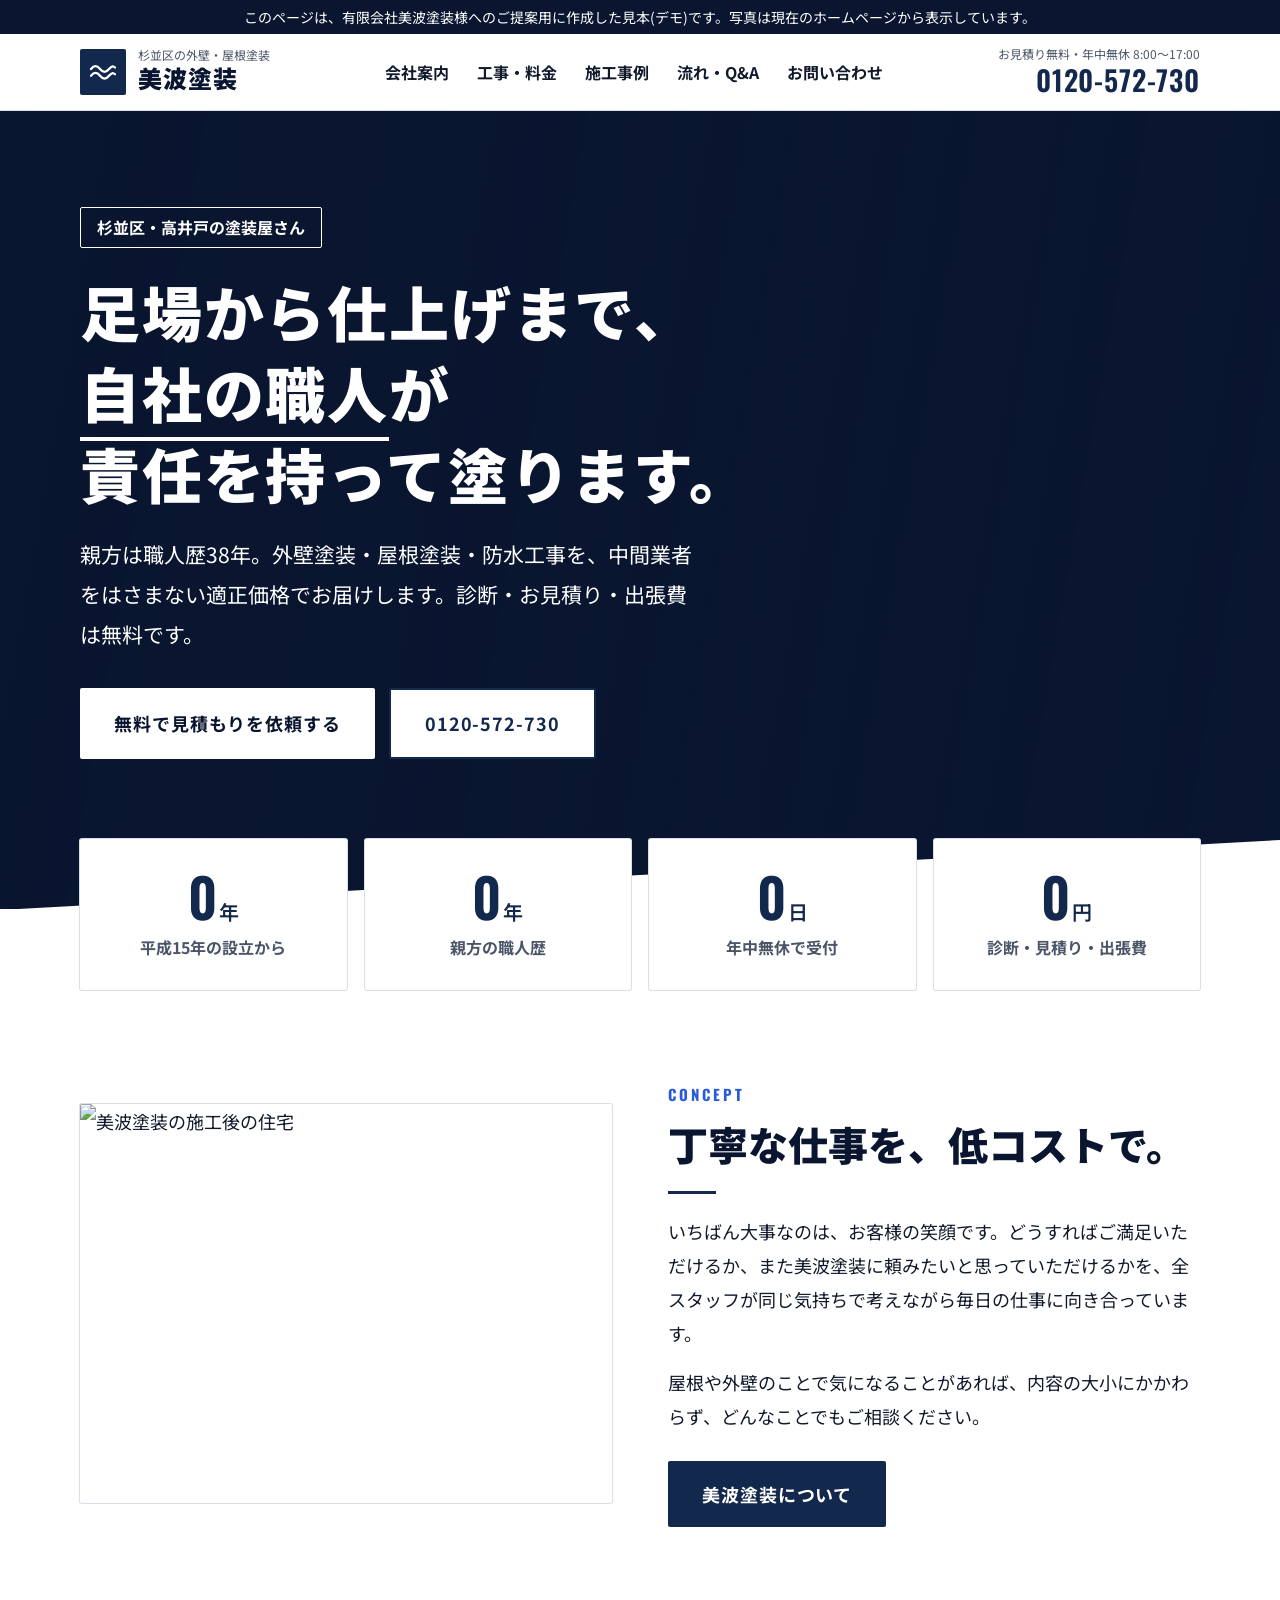
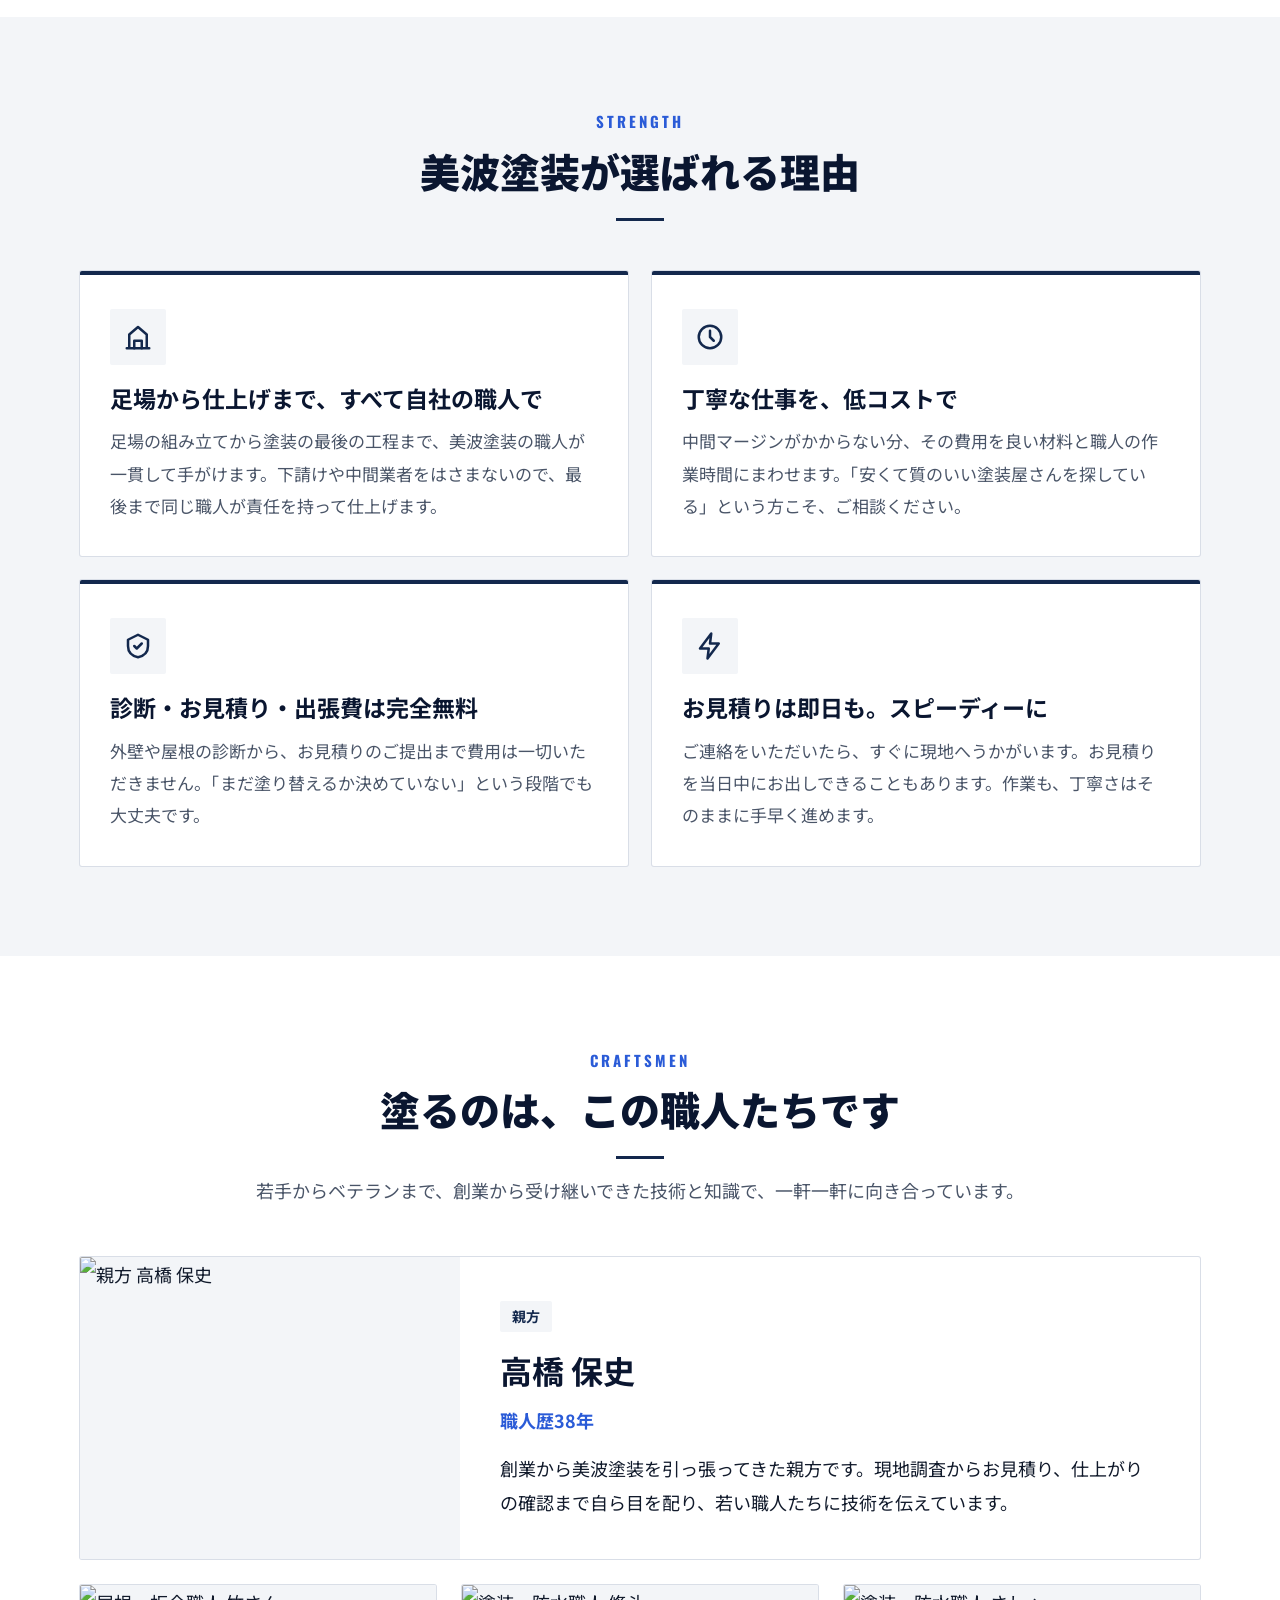
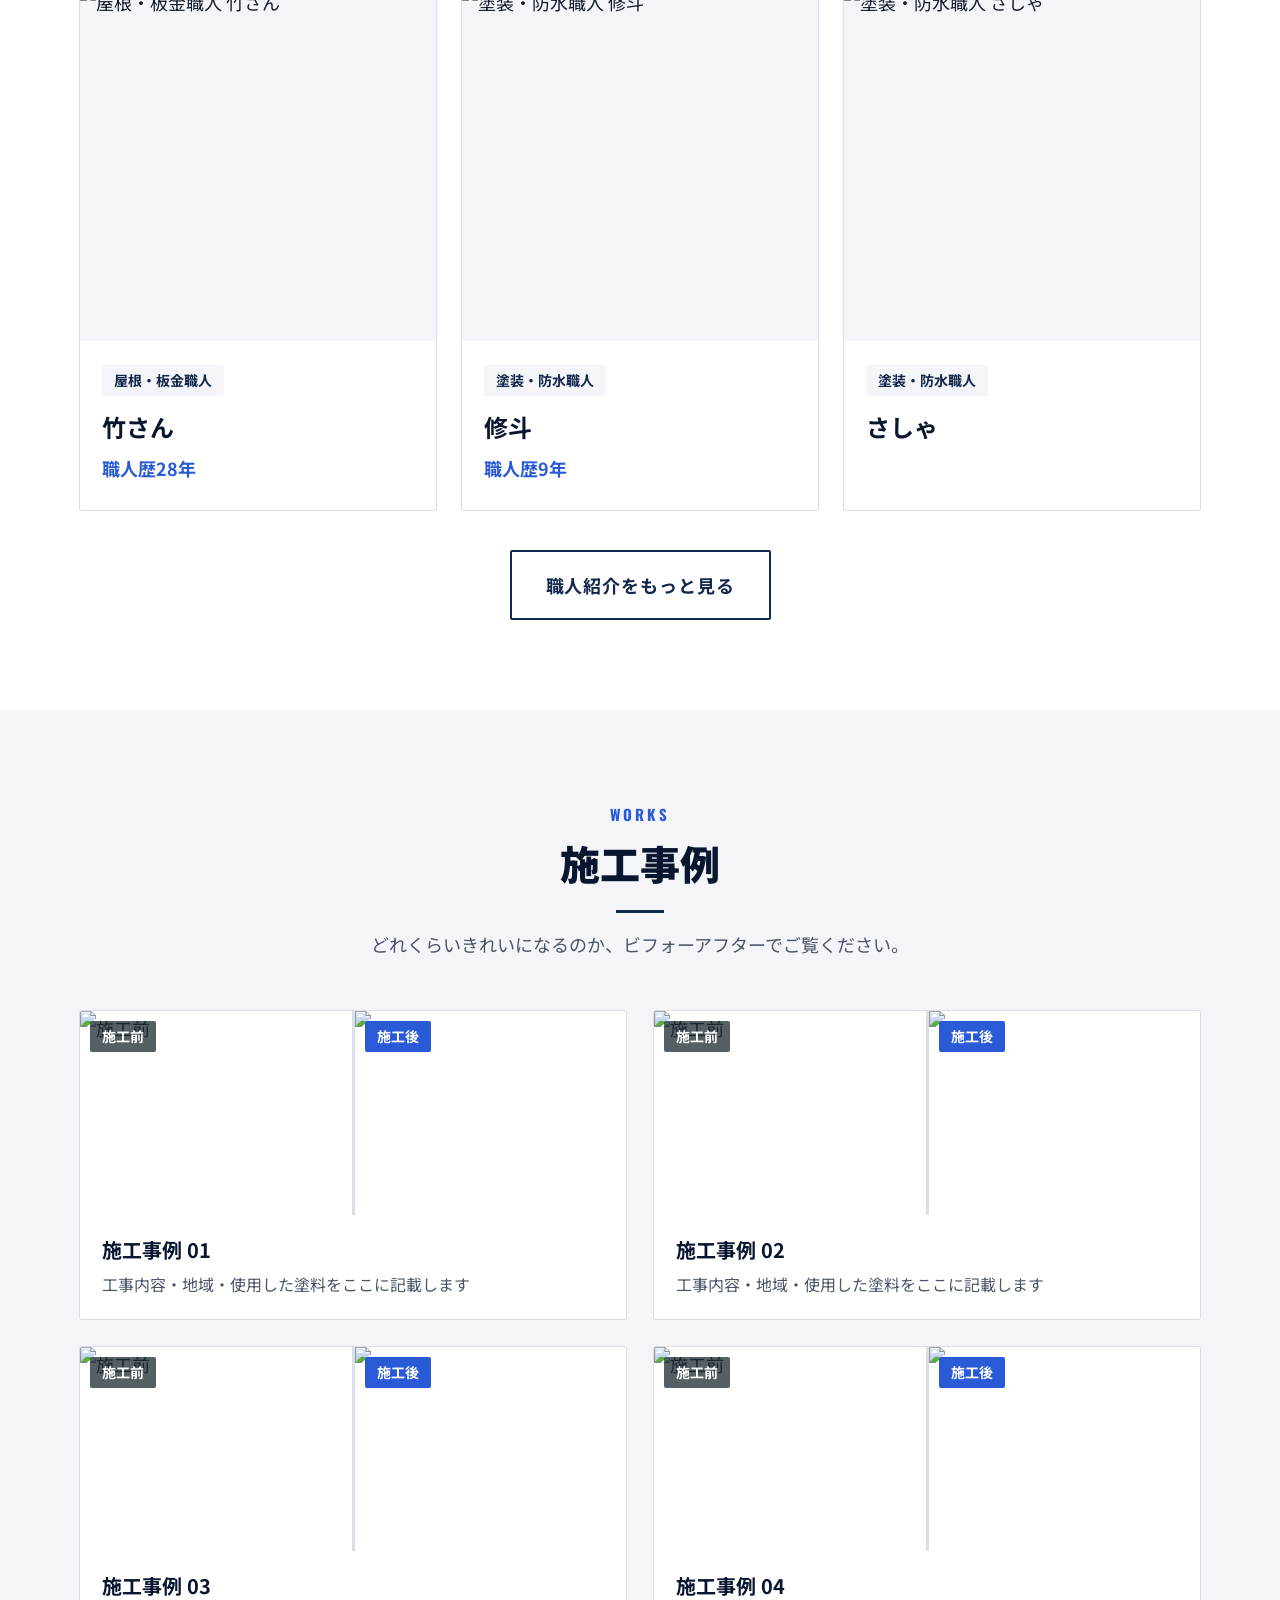
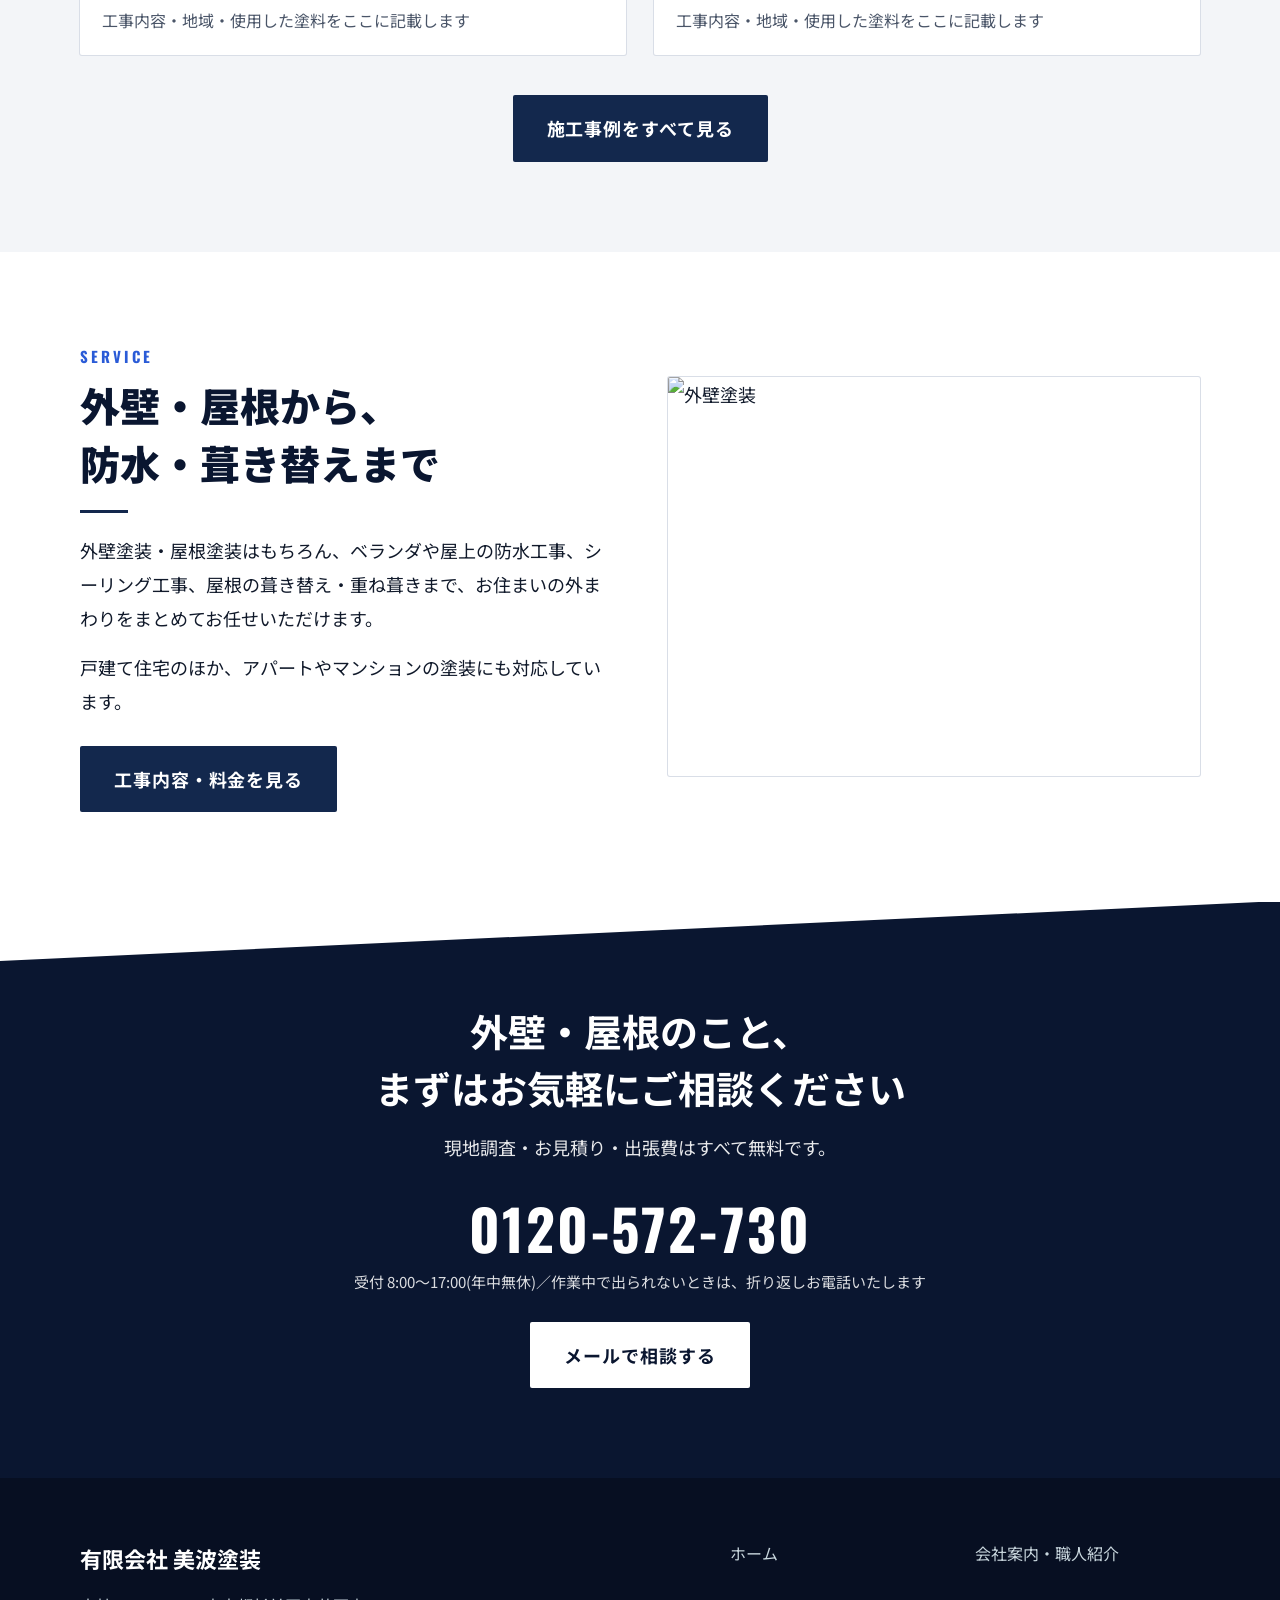
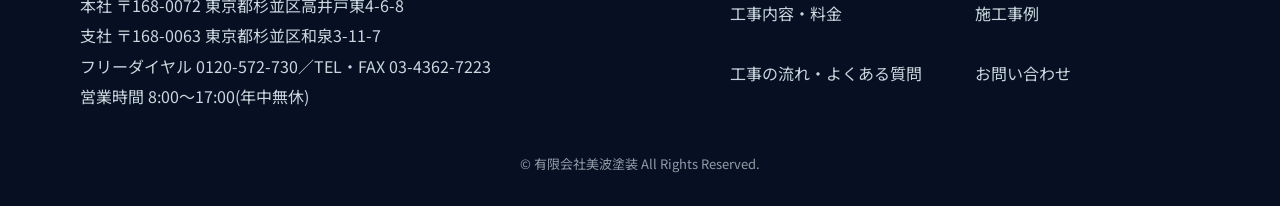
==== commit 355fc4a5: "トップの背景写真をどっしりした建物に差し替え Co-Authored-By: Claude Opus 5.5 <noreply@anthropic.com> Claude-Session: https" ====
--- a/index.html
+++ b/index.html
@@ -21,7 +21,7 @@
   </div>
 </header>
 <section class="hero" style="padding:0">
-  <div class="hero-bg" style="background-image:url('https://minamitosou.com/before07/02.png')"></div>
+  <div class="hero-bg" style="background-image:url('https://images.unsplash.com/photo-1613490493576-7fde63acd811?w=2000&q=70&auto=format&fit=crop')"></div>
   <div class="wrap hero-in">
     <span class="tag">杉並区・高井戸の塗装屋さん</span>
     <h1>足場から仕上げまで、<br><em>自社の職人</em>が<br>責任を持って塗ります。</h1>
--- a/style.css
+++ b/style.css
@@ -62,9 +62,9 @@
 
 /* ファーストビュー */
 .hero{position:relative;color:#fff;background:var(--sea-deep);overflow:hidden}
-.hero-bg{position:absolute;inset:0;background-size:cover;background-position:center;opacity:.42;transform:scale(1.05);animation:slowzoom 18s ease-out forwards}
+.hero-bg{position:absolute;inset:0;background-size:cover;background-position:center 55%;opacity:.6;filter:grayscale(1) contrast(1.3) brightness(.95);transform:scale(1.05);animation:slowzoom 18s ease-out forwards}
 @keyframes slowzoom{to{transform:scale(1)}}
-.hero::before{content:"";position:absolute;inset:0;background:linear-gradient(100deg,rgba(10,22,48,.95) 0%,rgba(10,22,48,.7) 50%,rgba(10,22,48,.25) 100%);z-index:1}
+.hero::before{content:"";position:absolute;inset:0;background:linear-gradient(100deg,rgba(10,22,48,.96) 0%,rgba(10,22,48,.82) 42%,rgba(10,22,48,.35) 100%);z-index:1}
 .hero-in{position:relative;z-index:2;padding:96px 0 150px}
 .hero .tag{display:inline-block;background:transparent;border:1px solid #fff;padding:4px 16px;border-radius:2px;font-weight:700;font-size:16px;margin-bottom:22px}
 .hero h1{font-size:clamp(34px,5.4vw,60px);line-height:1.35;font-weight:900;letter-spacing:.03em;margin-bottom:22px}
